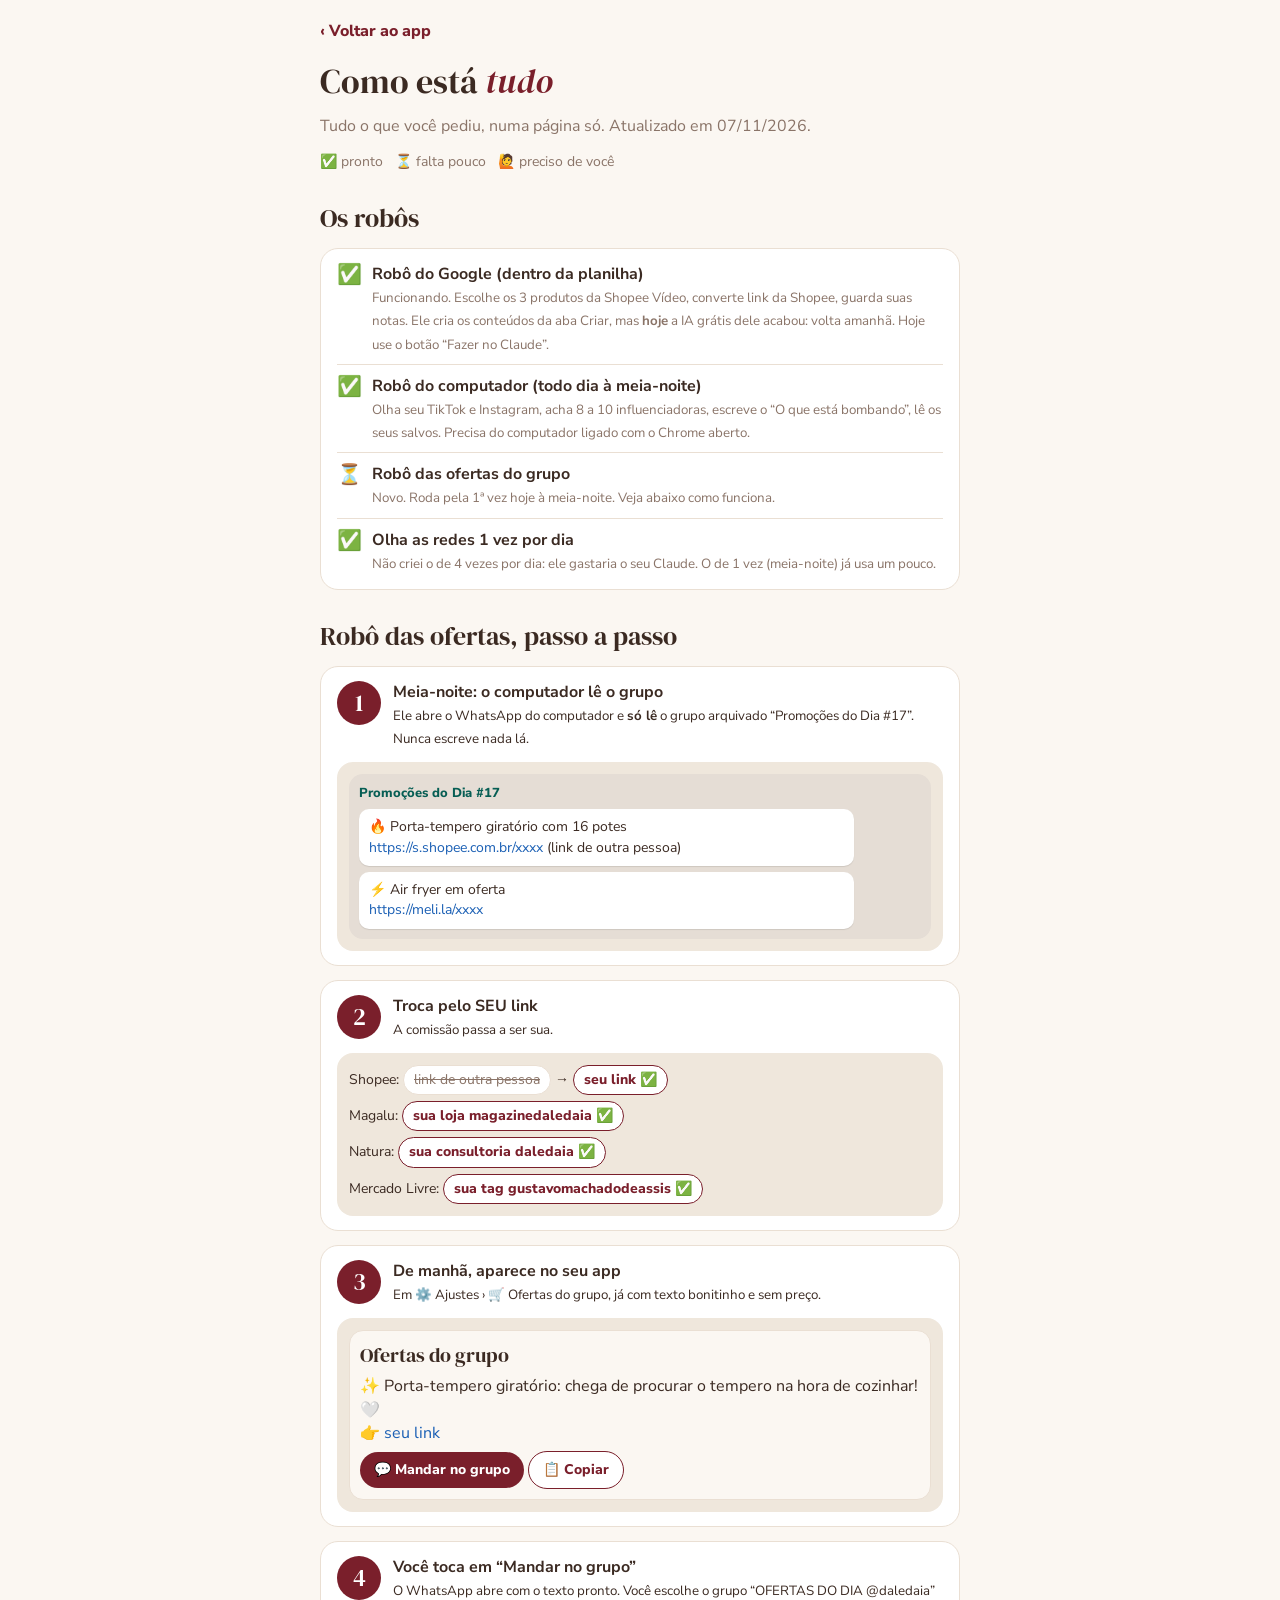
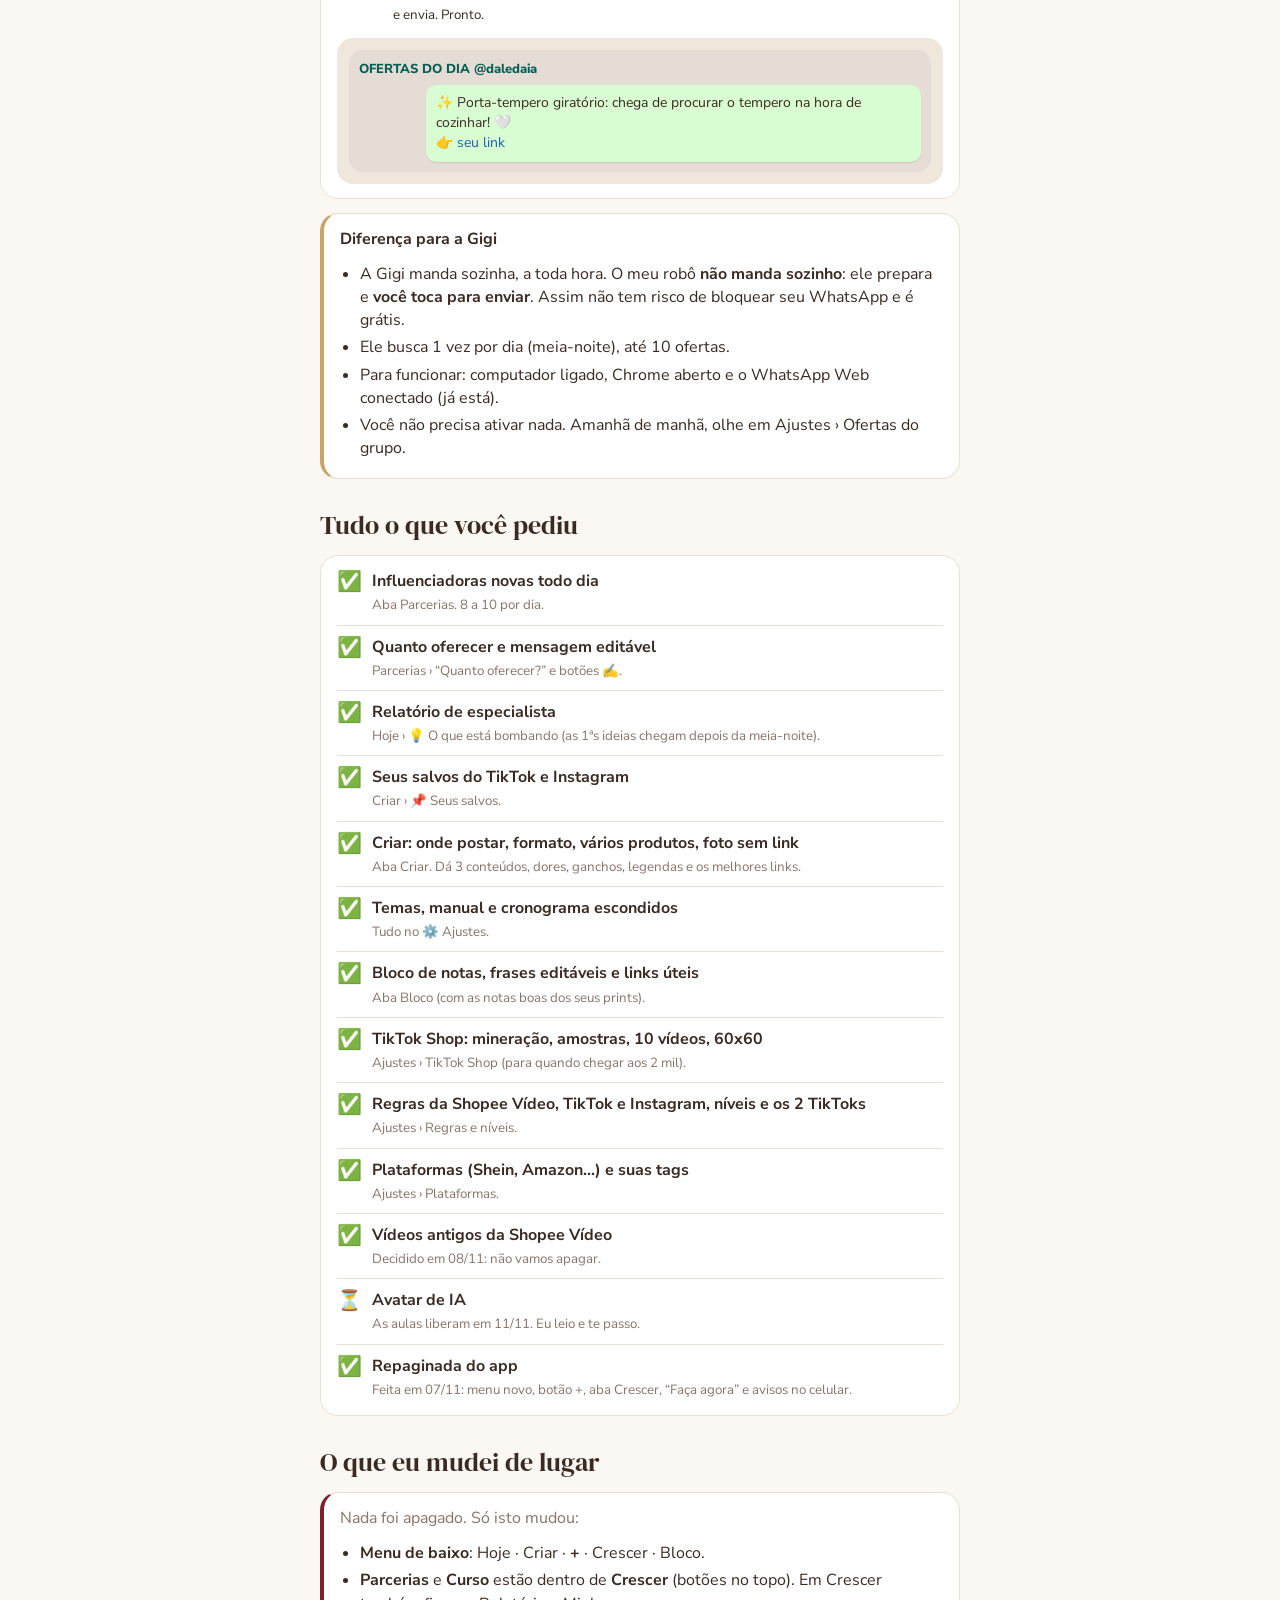
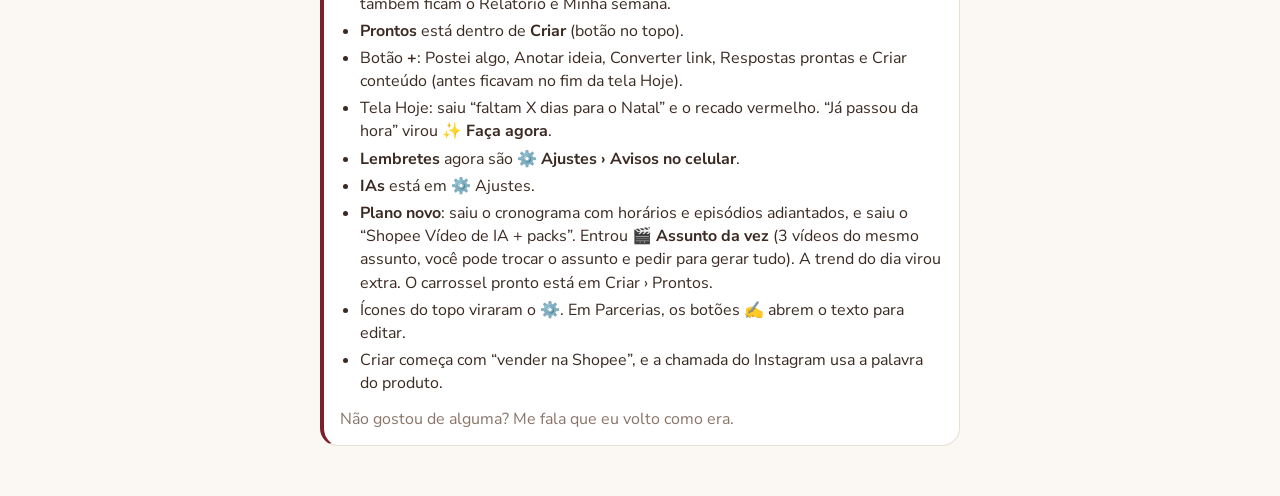
==== como-esta.html @ 9b059297 "App v31: Criar > Meu video (sugestoes) e nao apagar videos da SV" ====
<!doctype html>
<html lang="pt-BR">
<head>
<meta charset="utf-8">
<meta name="viewport" content="width=device-width,initial-scale=1,viewport-fit=cover">
<title>Como está tudo</title>
<link rel="stylesheet" href="https://fonts.googleapis.com/css2?family=DM+Serif+Display:ital@0;1&family=Nunito+Sans:wght@400;700;800&display=swap">
<style>
:root{--bg:#FBF7F2;--card:#fff;--fg:#3B2A22;--muted:#8a7468;--wine:#7A1F2B;--gold:#C9A46A;--sand:#D9C4B0;--line:#eadfd3;--ok:#2f6b4f;--wait:#b07a12;--zap:#e7f6e9;--zapd:#d9fdd3}
*{box-sizing:border-box}
body{margin:0;background:var(--bg);color:var(--fg);font:16px/1.45 "Nunito Sans",sans-serif;padding:20px max(16px,env(safe-area-inset-right,0px)) 50px max(16px,env(safe-area-inset-left,0px))}
.w{max-width:640px;margin:0 auto;display:grid;gap:14px}
a.voltar{color:var(--wine);font-weight:800;text-decoration:none}
h1{font:400 34px/1.1 "DM Serif Display",serif;margin:6px 0 0}h1 em{color:var(--wine)}
h2{font:400 26px/1.15 "DM Serif Display",serif;margin:18px 0 0}
.sub{color:var(--muted);margin:0}
.card{background:var(--card);border:1px solid var(--line);border-radius:18px;padding:14px 16px;display:grid;gap:8px}
.st{display:flex;gap:10px;align-items:flex-start;border-top:1px solid var(--line);padding-top:10px}.st:first-of-type{border:0;padding:0}
.st i{font-style:normal;font-size:20px;line-height:1.2}
.st>div>b{display:block}.st small{color:var(--muted)}
.leg{display:flex;gap:12px;flex-wrap:wrap;font-size:14px;color:var(--muted)}
.passo{display:grid;grid-template-columns:44px 1fr;gap:12px;align-items:start}
.num{width:44px;height:44px;border-radius:50%;background:var(--wine);color:#fff;font:400 24px/44px "DM Serif Display",serif;text-align:center}
.cena{grid-column:1/-1;background:#efe7dc;border-radius:16px;padding:12px;display:grid;gap:8px}
.zap{background:#e5ddd5;border-radius:14px;padding:10px;display:grid;gap:6px}
.zap .topo{font-weight:800;font-size:13px;color:#075e54}
.bolha{background:#fff;border-radius:10px;padding:8px 10px;font-size:14px;max-width:88%;box-shadow:0 1px 1px rgba(0,0,0,.1);overflow-wrap:anywhere}
.bolha.eu{background:var(--zapd);justify-self:end}
.lk{color:#1a5fb4}
.troca{display:grid;gap:6px;font-size:14px}
.chip{display:inline-block;padding:4px 10px;border-radius:99px;background:#fff;border:1px solid var(--line);overflow-wrap:anywhere}
.chip.velho{text-decoration:line-through;color:var(--muted)}
.chip.novo{border-color:var(--wine);color:var(--wine);font-weight:800}
.app{background:var(--bg);border:1px solid var(--line);border-radius:14px;padding:10px;display:grid;gap:6px}
.app .t{font:400 20px "DM Serif Display",serif}
.bt{display:inline-block;background:var(--wine);color:#fff;border-radius:99px;padding:8px 14px;font-weight:800;font-size:14px}
.bt.b{background:#fff;color:var(--wine);border:1px solid var(--wine)}
.pc{font-size:40px;text-align:center}
.aviso{border-left:4px solid var(--gold)}
.mud{border-left:4px solid var(--wine)}
ul{margin:0;padding-left:20px}li{margin:4px 0}
</style>
</head>
<body>
<div class="w">
  <a class="voltar" href="./">‹ Voltar ao app</a>
  <h1>Como está <em>tudo</em></h1>
  <p class="sub">Tudo o que você pediu, numa página só. Atualizado em 07/11/2026.</p>
  <div class="leg"><span>✅ pronto</span><span>⏳ falta pouco</span><span>🙋 preciso de você</span></div>

  <h2>Os robôs</h2>
  <div class="card">
    <div class="st"><i>✅</i><div><b>Robô do Google (dentro da planilha)</b><small>Funcionando. Escolhe os 3 produtos da Shopee Vídeo, converte link da Shopee, guarda suas notas. Ele cria os conteúdos da aba Criar, mas <b>hoje</b> a IA grátis dele acabou: volta amanhã. Hoje use o botão “Fazer no Claude”.</small></div></div>
    <div class="st"><i>✅</i><div><b>Robô do computador (todo dia à meia-noite)</b><small>Olha seu TikTok e Instagram, acha 8 a 10 influenciadoras, escreve o “O que está bombando”, lê os seus salvos. Precisa do computador ligado com o Chrome aberto.</small></div></div>
    <div class="st"><i>⏳</i><div><b>Robô das ofertas do grupo</b><small>Novo. Roda pela 1ª vez hoje à meia-noite. Veja abaixo como funciona.</small></div></div>
    <div class="st"><i>✅</i><div><b>Olha as redes 1 vez por dia</b><small>Não criei o de 4 vezes por dia: ele gastaria o seu Claude. O de 1 vez (meia-noite) já usa um pouco.</small></div></div>
  </div>

  <h2>Robô das ofertas, passo a passo</h2>
  <div class="card">
    <div class="passo"><div class="num">1</div><div><b>Meia-noite: o computador lê o grupo</b><br><small>Ele abre o WhatsApp do computador e <b>só lê</b> o grupo arquivado “Promoções do Dia #17”. Nunca escreve nada lá.</small></div>
      <div class="cena"><div class="zap"><div class="topo">Promoções do Dia #17</div><div class="bolha">🔥 Porta-tempero giratório com 16 potes<br><span class="lk">https://s.shopee.com.br/xxxx</span> (link de outra pessoa)</div><div class="bolha">⚡ Air fryer em oferta<br><span class="lk">https://meli.la/xxxx</span></div></div></div></div>
  </div>
  <div class="card">
    <div class="passo"><div class="num">2</div><div><b>Troca pelo SEU link</b><br><small>A comissão passa a ser sua.</small></div>
      <div class="cena troca"><div>Shopee: <span class="chip velho">link de outra pessoa</span> → <span class="chip novo">seu link ✅</span></div><div>Magalu: <span class="chip novo">sua loja magazinedaledaia ✅</span></div><div>Natura: <span class="chip novo">sua consultoria daledaia ✅</span></div><div>Mercado Livre: <span class="chip novo">sua tag gustavomachadodeassis ✅</span></div></div></div>
  </div>
  <div class="card">
    <div class="passo"><div class="num">3</div><div><b>De manhã, aparece no seu app</b><br><small>Em ⚙️ Ajustes › 🛒 Ofertas do grupo, já com texto bonitinho e sem preço.</small></div>
      <div class="cena"><div class="app"><div class="t">Ofertas do grupo</div><div>✨ Porta-tempero giratório: chega de procurar o tempero na hora de cozinhar! 🤍<br>👉 <span class="lk">seu link</span></div><div><span class="bt">💬 Mandar no grupo</span> <span class="bt b">📋 Copiar</span></div></div></div></div>
  </div>
  <div class="card">
    <div class="passo"><div class="num">4</div><div><b>Você toca em “Mandar no grupo”</b><br><small>O WhatsApp abre com o texto pronto. Você escolhe o grupo “OFERTAS DO DIA @daledaia” e envia. Pronto.</small></div>
      <div class="cena"><div class="zap"><div class="topo">OFERTAS DO DIA @daledaia</div><div class="bolha eu">✨ Porta-tempero giratório: chega de procurar o tempero na hora de cozinhar! 🤍<br>👉 <span class="lk">seu link</span></div></div></div></div>
  </div>
  <div class="card aviso">
    <b>Diferença para a Gigi</b>
    <ul><li>A Gigi manda sozinha, a toda hora. O meu robô <b>não manda sozinho</b>: ele prepara e <b>você toca para enviar</b>. Assim não tem risco de bloquear seu WhatsApp e é grátis.</li><li>Ele busca 1 vez por dia (meia-noite), até 10 ofertas.</li><li>Para funcionar: computador ligado, Chrome aberto e o WhatsApp Web conectado (já está).</li><li>Você não precisa ativar nada. Amanhã de manhã, olhe em Ajustes › Ofertas do grupo.</li></ul>
  </div>

  <h2>Tudo o que você pediu</h2>
  <div class="card">
    <div class="st"><i>✅</i><div><b>Influenciadoras novas todo dia</b><small>Aba Parcerias. 8 a 10 por dia.</small></div></div>
    <div class="st"><i>✅</i><div><b>Quanto oferecer e mensagem editável</b><small>Parcerias › “Quanto oferecer?” e botões ✍️.</small></div></div>
    <div class="st"><i>✅</i><div><b>Relatório de especialista</b><small>Hoje › 💡 O que está bombando (as 1ªs ideias chegam depois da meia-noite).</small></div></div>
    <div class="st"><i>✅</i><div><b>Seus salvos do TikTok e Instagram</b><small>Criar › 📌 Seus salvos.</small></div></div>
    <div class="st"><i>✅</i><div><b>Criar: onde postar, formato, vários produtos, foto sem link</b><small>Aba Criar. Dá 3 conteúdos, dores, ganchos, legendas e os melhores links.</small></div></div>
    <div class="st"><i>✅</i><div><b>Temas, manual e cronograma escondidos</b><small>Tudo no ⚙️ Ajustes.</small></div></div>
    <div class="st"><i>✅</i><div><b>Bloco de notas, frases editáveis e links úteis</b><small>Aba Bloco (com as notas boas dos seus prints).</small></div></div>
    <div class="st"><i>✅</i><div><b>TikTok Shop: mineração, amostras, 10 vídeos, 60x60</b><small>Ajustes › TikTok Shop (para quando chegar aos 2 mil).</small></div></div>
    <div class="st"><i>✅</i><div><b>Regras da Shopee Vídeo, TikTok e Instagram, níveis e os 2 TikToks</b><small>Ajustes › Regras e níveis.</small></div></div>
    <div class="st"><i>✅</i><div><b>Plataformas (Shein, Amazon…) e suas tags</b><small>Ajustes › Plataformas.</small></div></div>
    <div class="st"><i>✅</i><div><b>Vídeos antigos da Shopee Vídeo</b><small>Decidido em 08/11: não vamos apagar.</small></div></div>
    <div class="st"><i>⏳</i><div><b>Avatar de IA</b><small>As aulas liberam em 11/11. Eu leio e te passo.</small></div></div>
    <div class="st"><i>✅</i><div><b>Repaginada do app</b><small>Feita em 07/11: menu novo, botão +, aba Crescer, “Faça agora” e avisos no celular.</small></div></div>
  </div>

  <h2>O que eu mudei de lugar</h2>
  <div class="card mud">
    <p class="sub">Nada foi apagado. Só isto mudou:</p>
    <ul>
      <li><b>Menu de baixo</b>: Hoje · Criar · <b>+</b> · Crescer · Bloco.</li>
      <li><b>Parcerias</b> e <b>Curso</b> estão dentro de <b>Crescer</b> (botões no topo). Em Crescer também ficam o Relatório e Minha semana.</li>
      <li><b>Prontos</b> está dentro de <b>Criar</b> (botão no topo).</li>
      <li>Botão <b>+</b>: Postei algo, Anotar ideia, Converter link, Respostas prontas e Criar conteúdo (antes ficavam no fim da tela Hoje).</li>
      <li>Tela Hoje: saiu “faltam X dias para o Natal” e o recado vermelho. “Já passou da hora” virou <b>✨ Faça agora</b>.</li>
      <li><b>Lembretes</b> agora são <b>⚙️ Ajustes › Avisos no celular</b>.</li>
      <li><b>IAs</b> está em ⚙️ Ajustes.</li>
      <li><b>Plano novo</b>: saiu o cronograma com horários e episódios adiantados, e saiu o “Shopee Vídeo de IA + packs”. Entrou <b>🎬 Assunto da vez</b> (3 vídeos do mesmo assunto, você pode trocar o assunto e pedir para gerar tudo). A trend do dia virou extra. O carrossel pronto está em Criar › Prontos.</li>
      <li>Ícones do topo viraram o ⚙️. Em Parcerias, os botões ✍️ abrem o texto para editar.</li>
      <li>Criar começa com “vender na Shopee”, e a chamada do Instagram usa a palavra do produto.</li>
    </ul>
    <p class="sub">Não gostou de alguma? Me fala que eu volto como era.</p>
  </div>
</div>
</body>
</html>
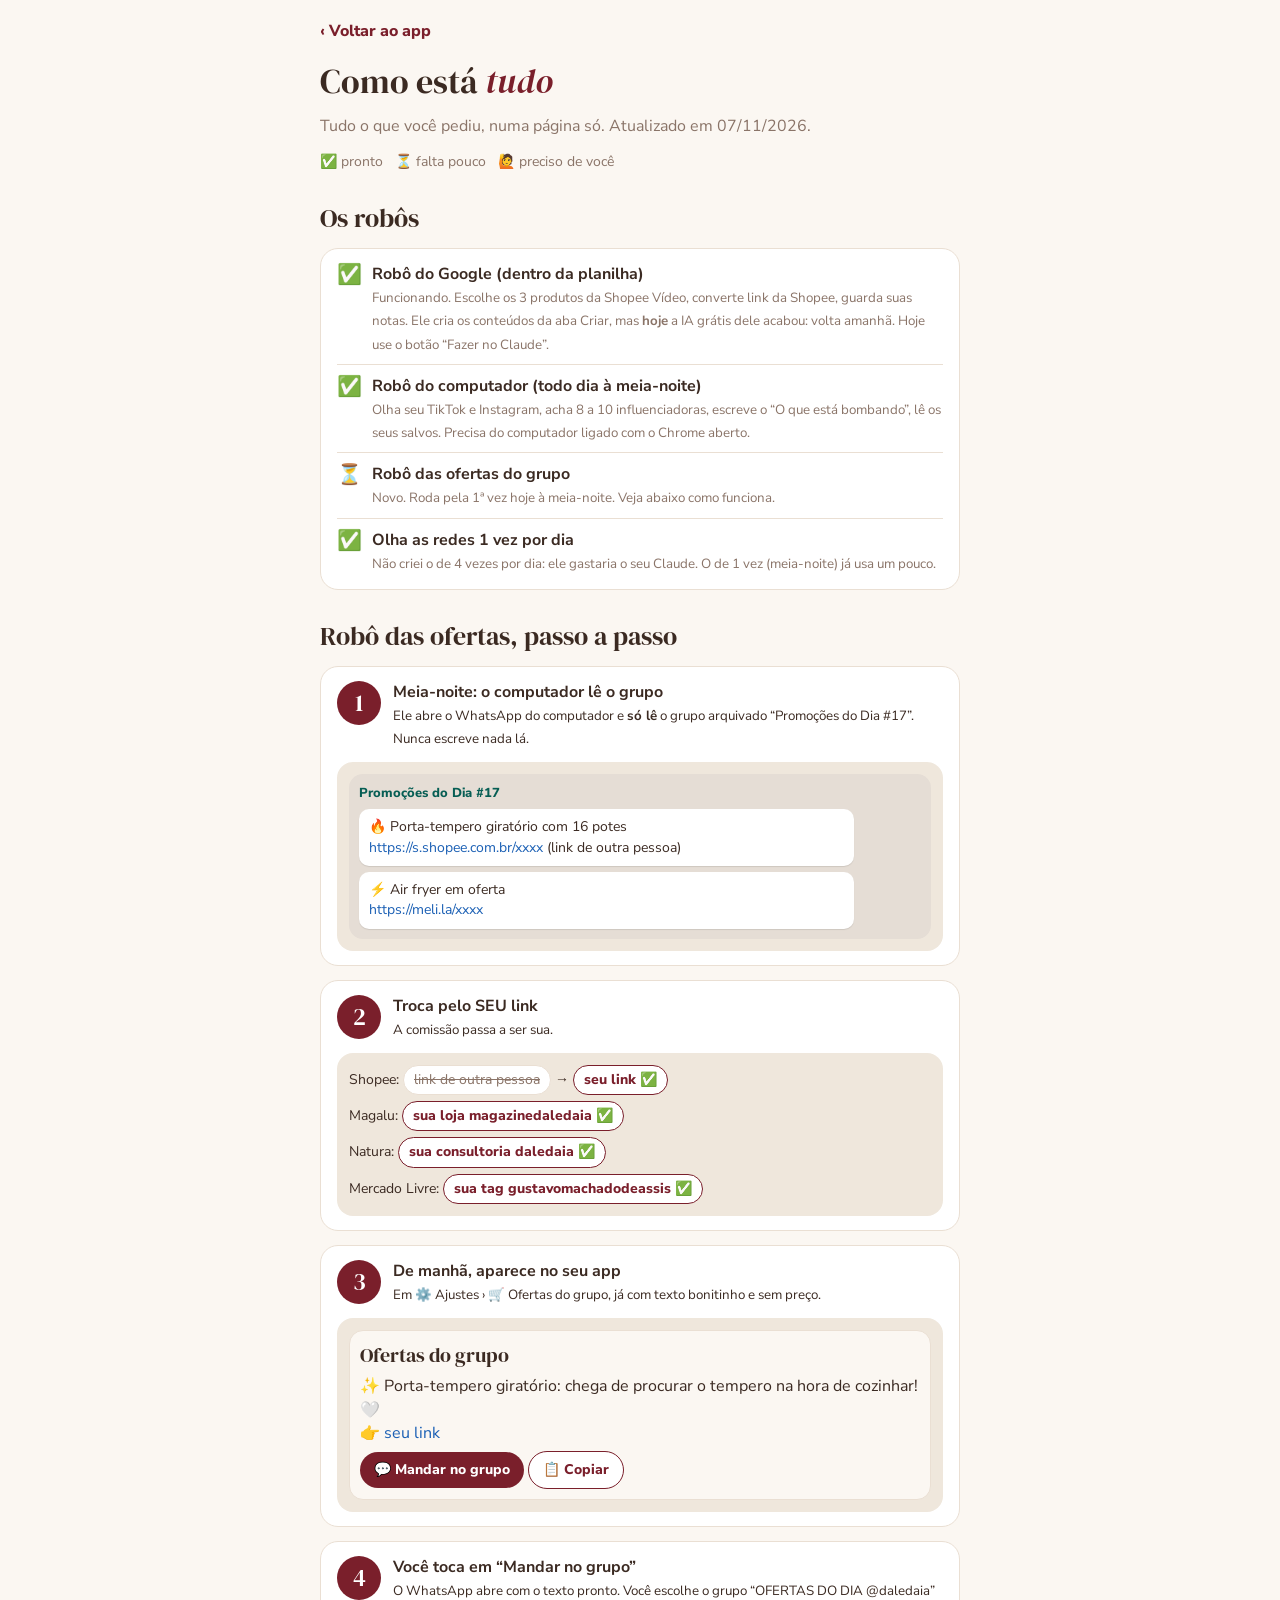
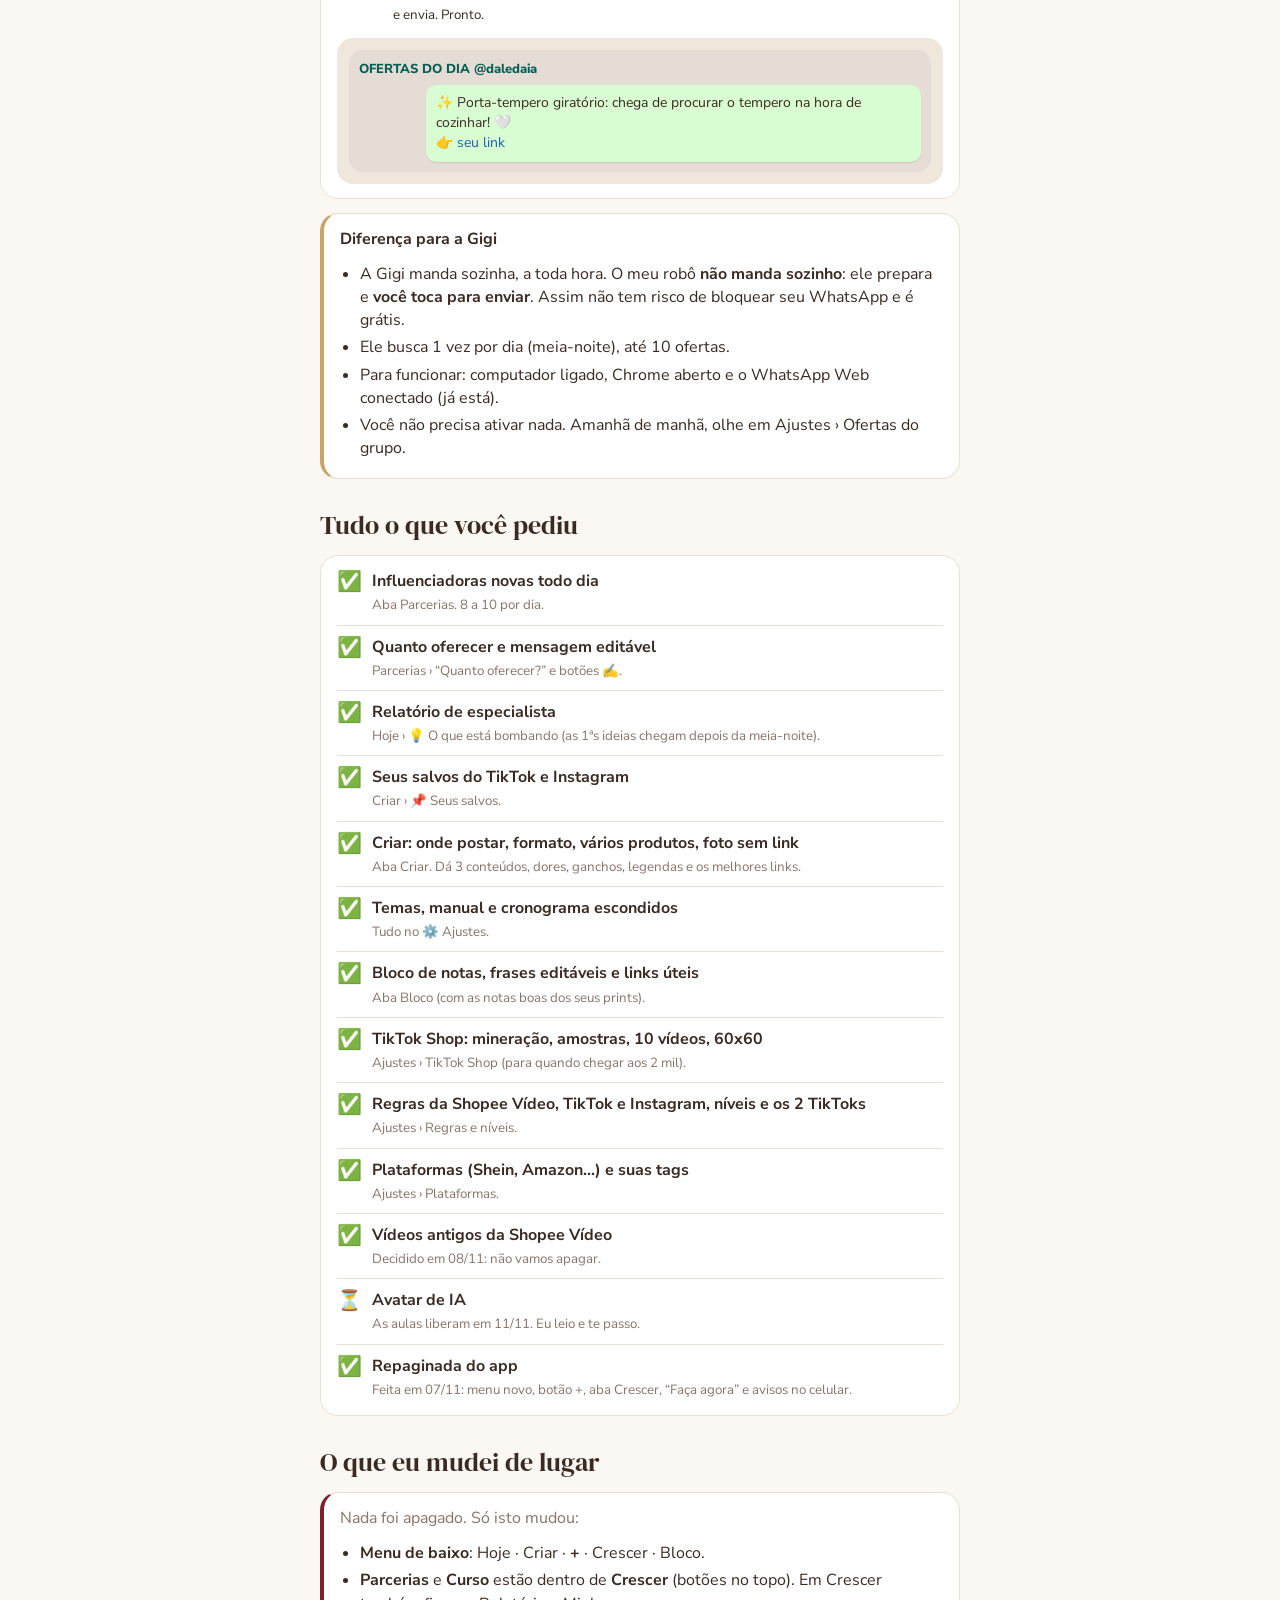
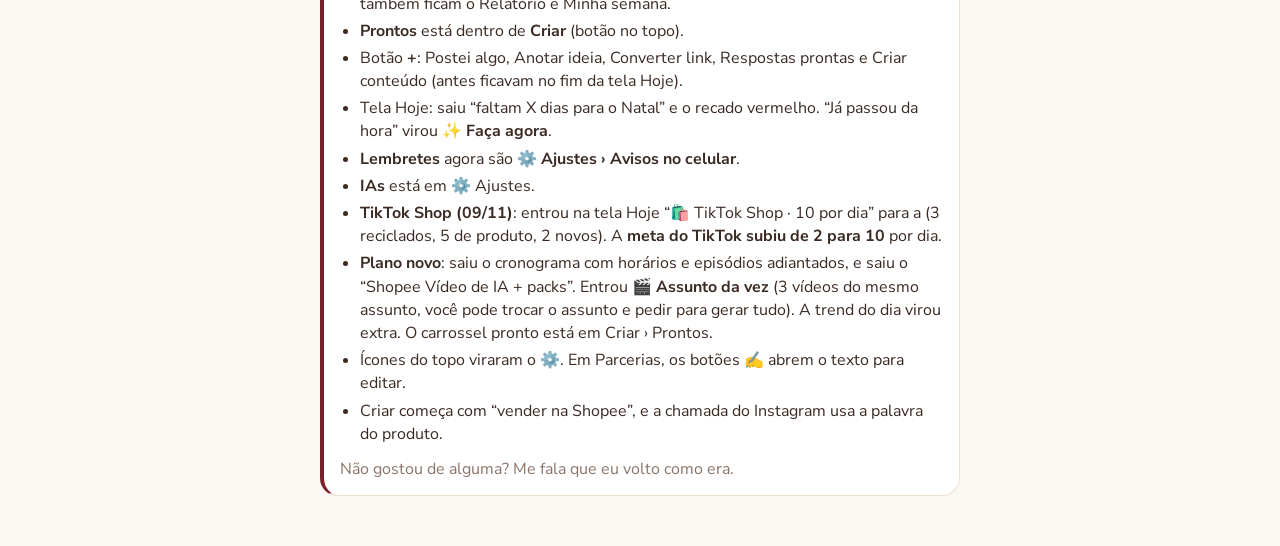
==== commit fce1f8ef: "App v36: TikTok Shop 10 por dia (@daledaia 1000 seguidores)" ====
--- a/como-esta.html
+++ b/como-esta.html
@@ -106,6 +106,7 @@
       <li>Tela Hoje: saiu “faltam X dias para o Natal” e o recado vermelho. “Já passou da hora” virou <b>✨ Faça agora</b>.</li>
       <li><b>Lembretes</b> agora são <b>⚙️ Ajustes › Avisos no celular</b>.</li>
       <li><b>IAs</b> está em ⚙️ Ajustes.</li>
+      <li><b>TikTok Shop (09/11)</b>: entrou na tela Hoje “🛍️ TikTok Shop · 10 por dia” para a  (3 reciclados, 5 de produto, 2 novos). A <b>meta do TikTok subiu de 2 para 10</b> por dia.</li>
       <li><b>Plano novo</b>: saiu o cronograma com horários e episódios adiantados, e saiu o “Shopee Vídeo de IA + packs”. Entrou <b>🎬 Assunto da vez</b> (3 vídeos do mesmo assunto, você pode trocar o assunto e pedir para gerar tudo). A trend do dia virou extra. O carrossel pronto está em Criar › Prontos.</li>
       <li>Ícones do topo viraram o ⚙️. Em Parcerias, os botões ✍️ abrem o texto para editar.</li>
       <li>Criar começa com “vender na Shopee”, e a chamada do Instagram usa a palavra do produto.</li>
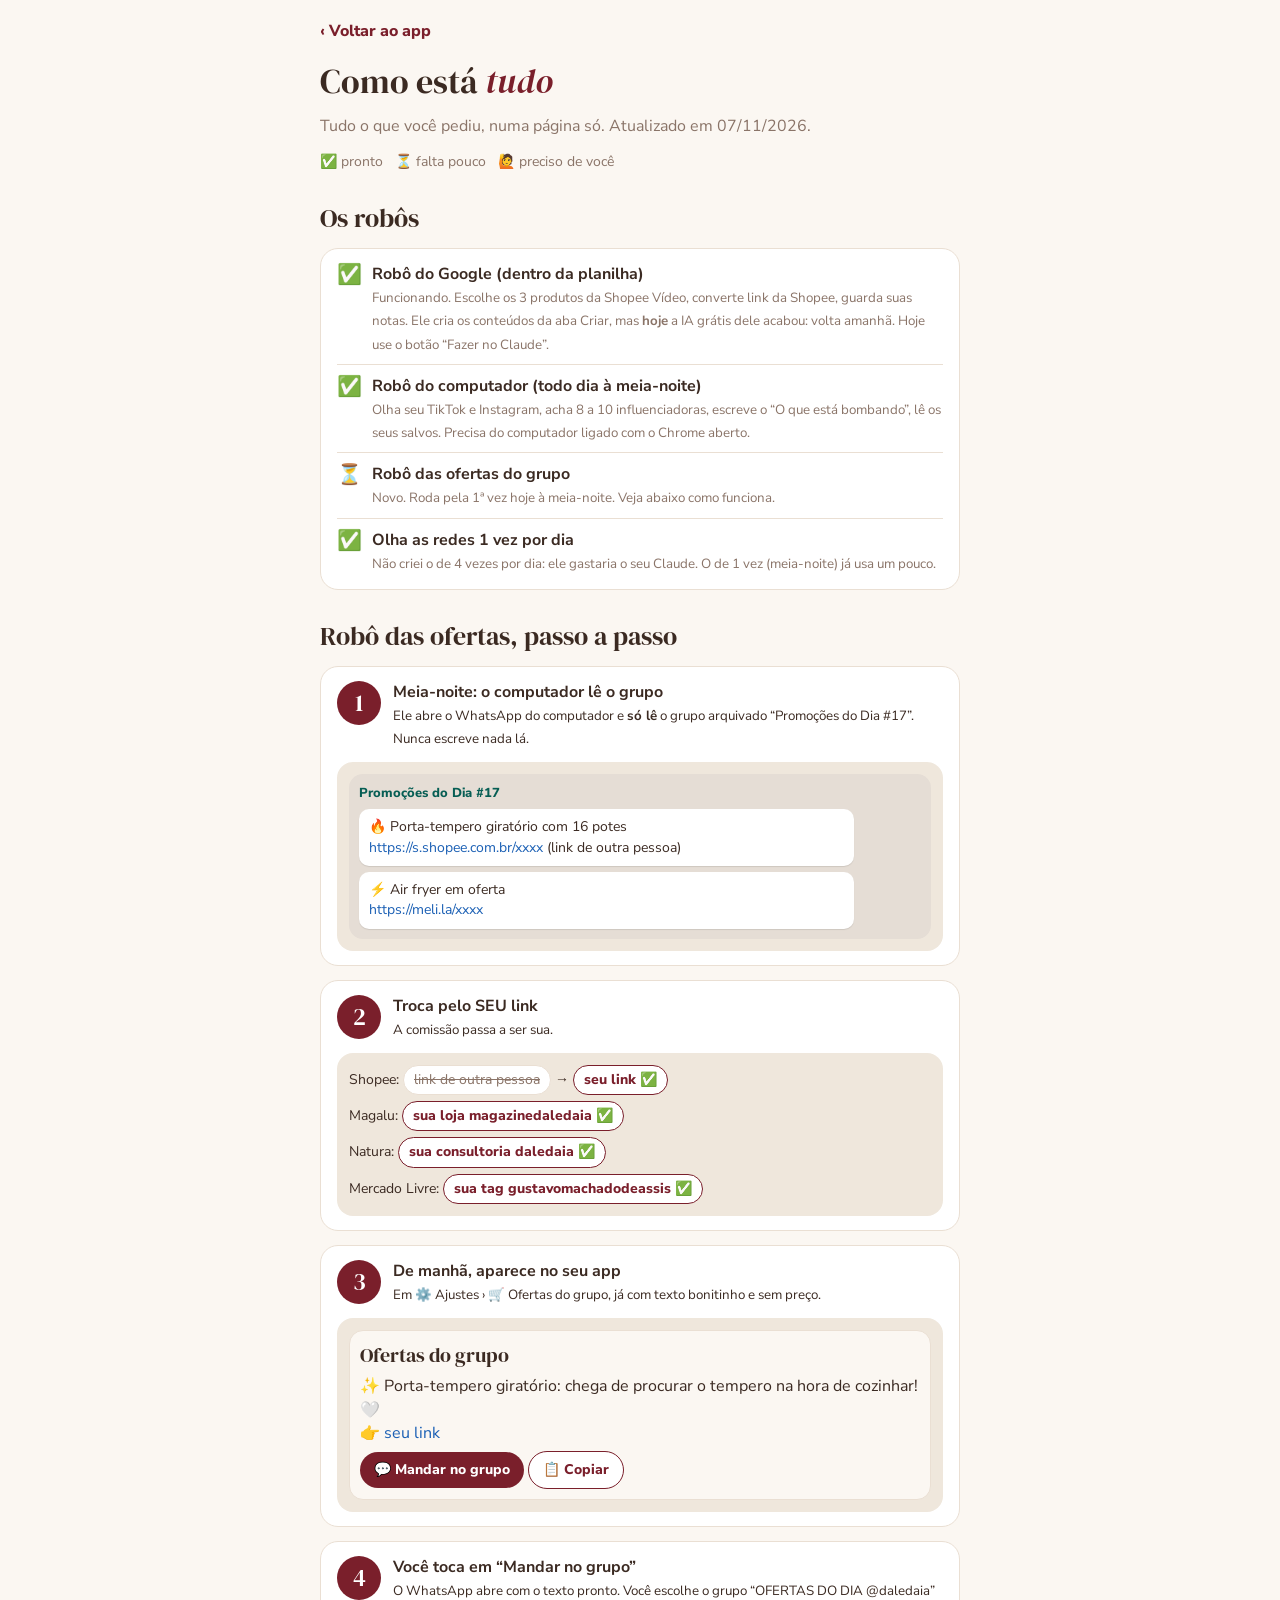
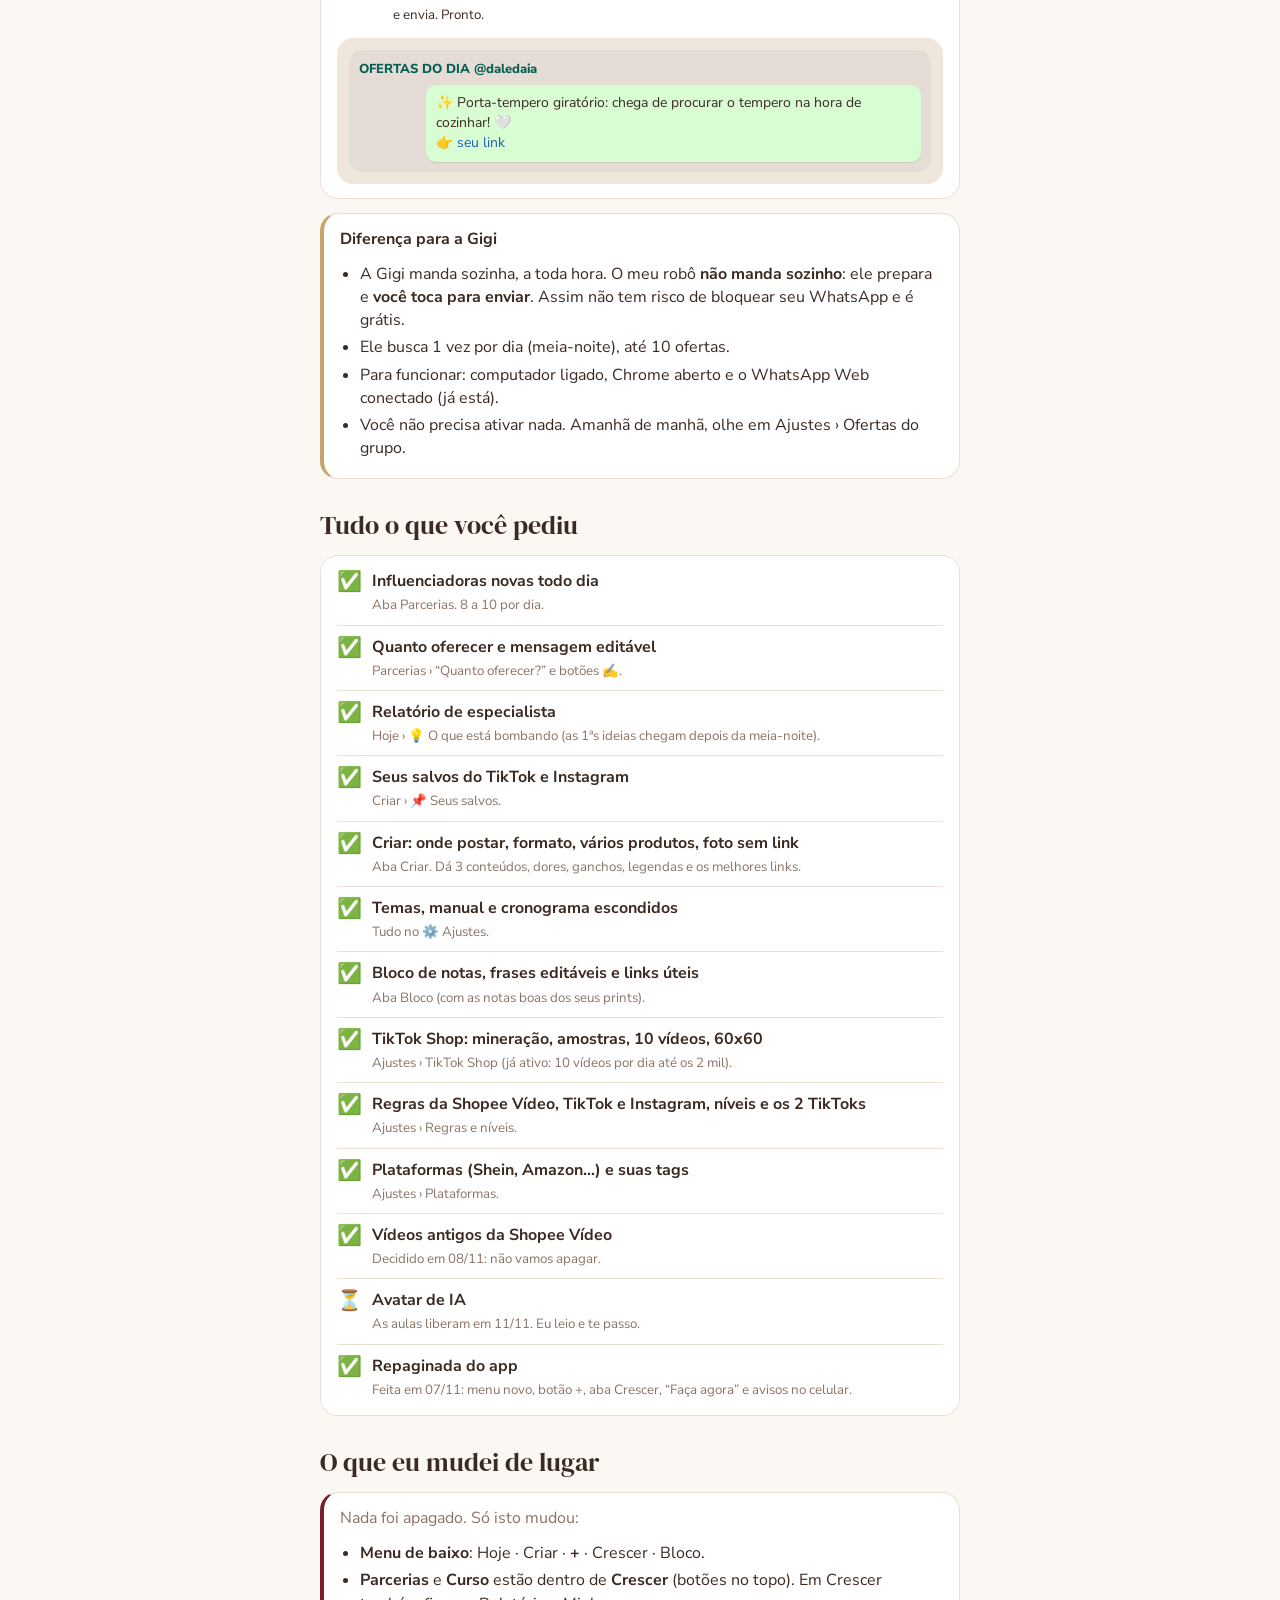
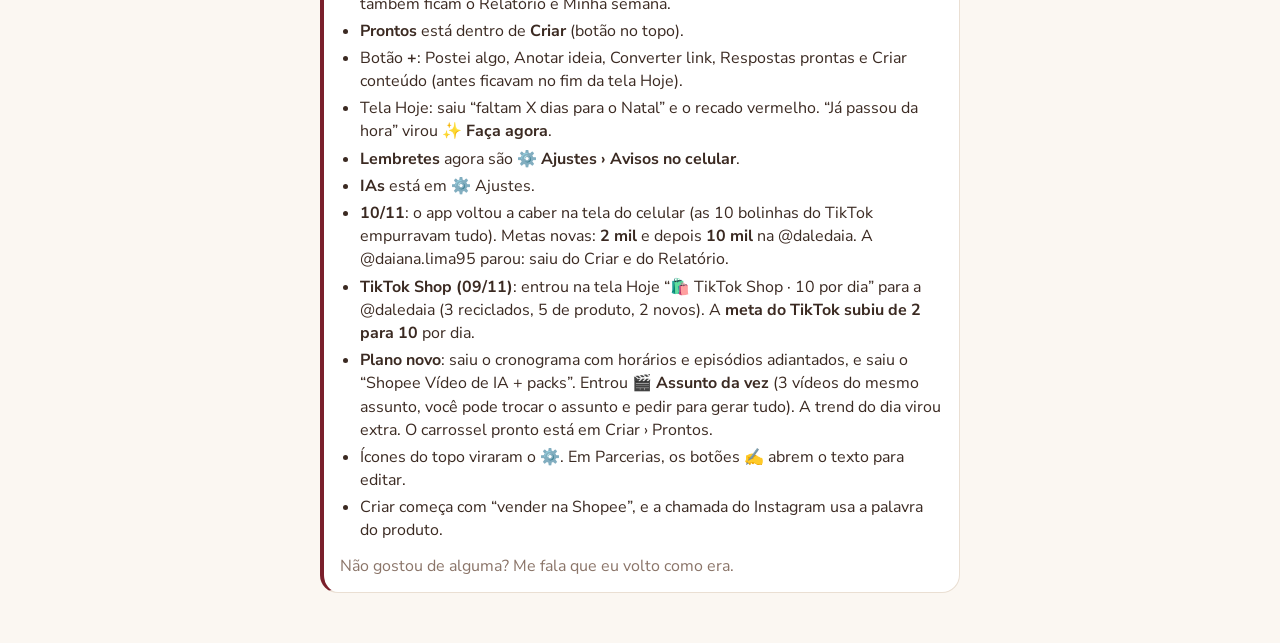
==== commit bc1c5c4b: "App v37: app volta a caber no celular e metas 2 mil / 10 mil na @daledaia - As 10 bolinhas do TikTok" ====
--- a/como-esta.html
+++ b/como-esta.html
@@ -87,7 +87,7 @@
     <div class="st"><i>✅</i><div><b>Criar: onde postar, formato, vários produtos, foto sem link</b><small>Aba Criar. Dá 3 conteúdos, dores, ganchos, legendas e os melhores links.</small></div></div>
     <div class="st"><i>✅</i><div><b>Temas, manual e cronograma escondidos</b><small>Tudo no ⚙️ Ajustes.</small></div></div>
     <div class="st"><i>✅</i><div><b>Bloco de notas, frases editáveis e links úteis</b><small>Aba Bloco (com as notas boas dos seus prints).</small></div></div>
-    <div class="st"><i>✅</i><div><b>TikTok Shop: mineração, amostras, 10 vídeos, 60x60</b><small>Ajustes › TikTok Shop (para quando chegar aos 2 mil).</small></div></div>
+    <div class="st"><i>✅</i><div><b>TikTok Shop: mineração, amostras, 10 vídeos, 60x60</b><small>Ajustes › TikTok Shop (já ativo: 10 vídeos por dia até os 2 mil).</small></div></div>
     <div class="st"><i>✅</i><div><b>Regras da Shopee Vídeo, TikTok e Instagram, níveis e os 2 TikToks</b><small>Ajustes › Regras e níveis.</small></div></div>
     <div class="st"><i>✅</i><div><b>Plataformas (Shein, Amazon…) e suas tags</b><small>Ajustes › Plataformas.</small></div></div>
     <div class="st"><i>✅</i><div><b>Vídeos antigos da Shopee Vídeo</b><small>Decidido em 08/11: não vamos apagar.</small></div></div>
@@ -106,7 +106,8 @@
       <li>Tela Hoje: saiu “faltam X dias para o Natal” e o recado vermelho. “Já passou da hora” virou <b>✨ Faça agora</b>.</li>
       <li><b>Lembretes</b> agora são <b>⚙️ Ajustes › Avisos no celular</b>.</li>
       <li><b>IAs</b> está em ⚙️ Ajustes.</li>
-      <li><b>TikTok Shop (09/11)</b>: entrou na tela Hoje “🛍️ TikTok Shop · 10 por dia” para a  (3 reciclados, 5 de produto, 2 novos). A <b>meta do TikTok subiu de 2 para 10</b> por dia.</li>
+      <li><b>10/11</b>: o app voltou a caber na tela do celular (as 10 bolinhas do TikTok empurravam tudo). Metas novas: <b>2 mil</b> e depois <b>10 mil</b> na @daledaia. A @daiana.lima95 parou: saiu do Criar e do Relatório.</li>
+      <li><b>TikTok Shop (09/11)</b>: entrou na tela Hoje “🛍️ TikTok Shop · 10 por dia” para a @daledaia (3 reciclados, 5 de produto, 2 novos). A <b>meta do TikTok subiu de 2 para 10</b> por dia.</li>
       <li><b>Plano novo</b>: saiu o cronograma com horários e episódios adiantados, e saiu o “Shopee Vídeo de IA + packs”. Entrou <b>🎬 Assunto da vez</b> (3 vídeos do mesmo assunto, você pode trocar o assunto e pedir para gerar tudo). A trend do dia virou extra. O carrossel pronto está em Criar › Prontos.</li>
       <li>Ícones do topo viraram o ⚙️. Em Parcerias, os botões ✍️ abrem o texto para editar.</li>
       <li>Criar começa com “vender na Shopee”, e a chamada do Instagram usa a palavra do produto.</li>
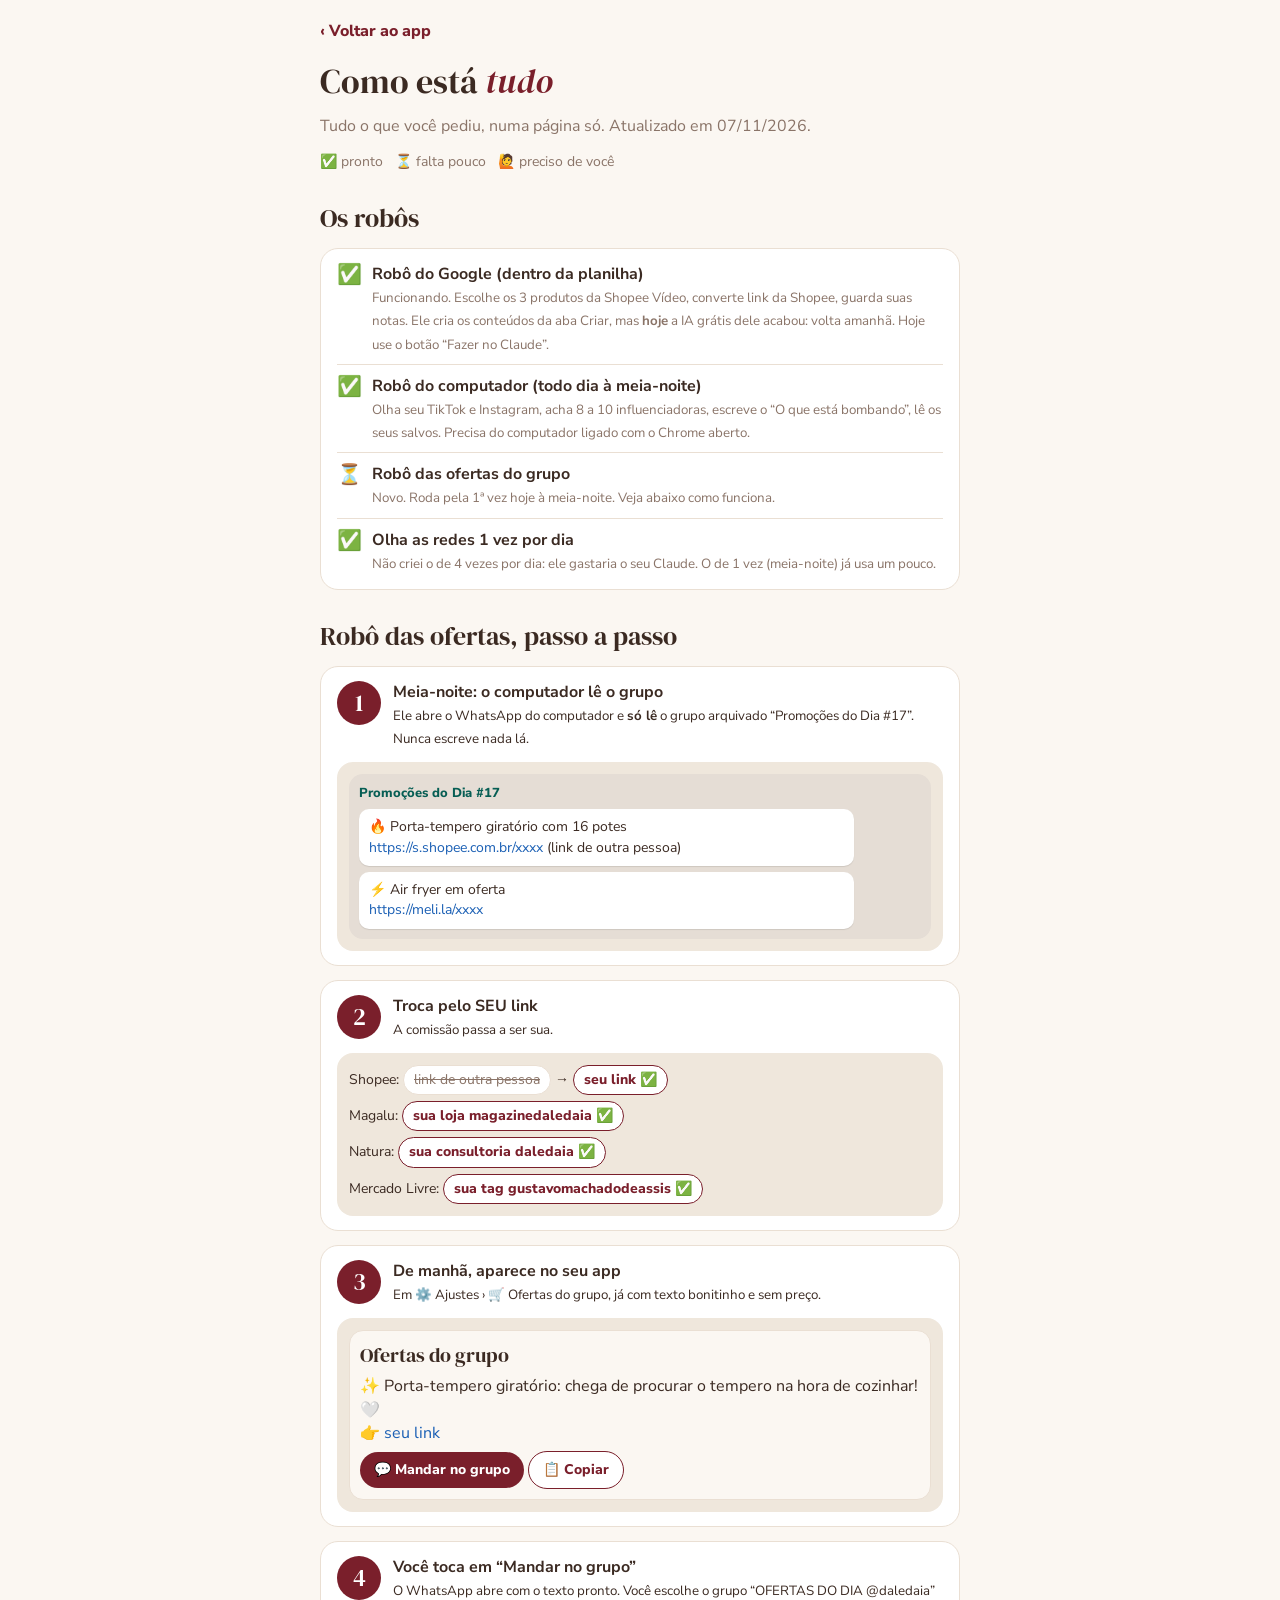
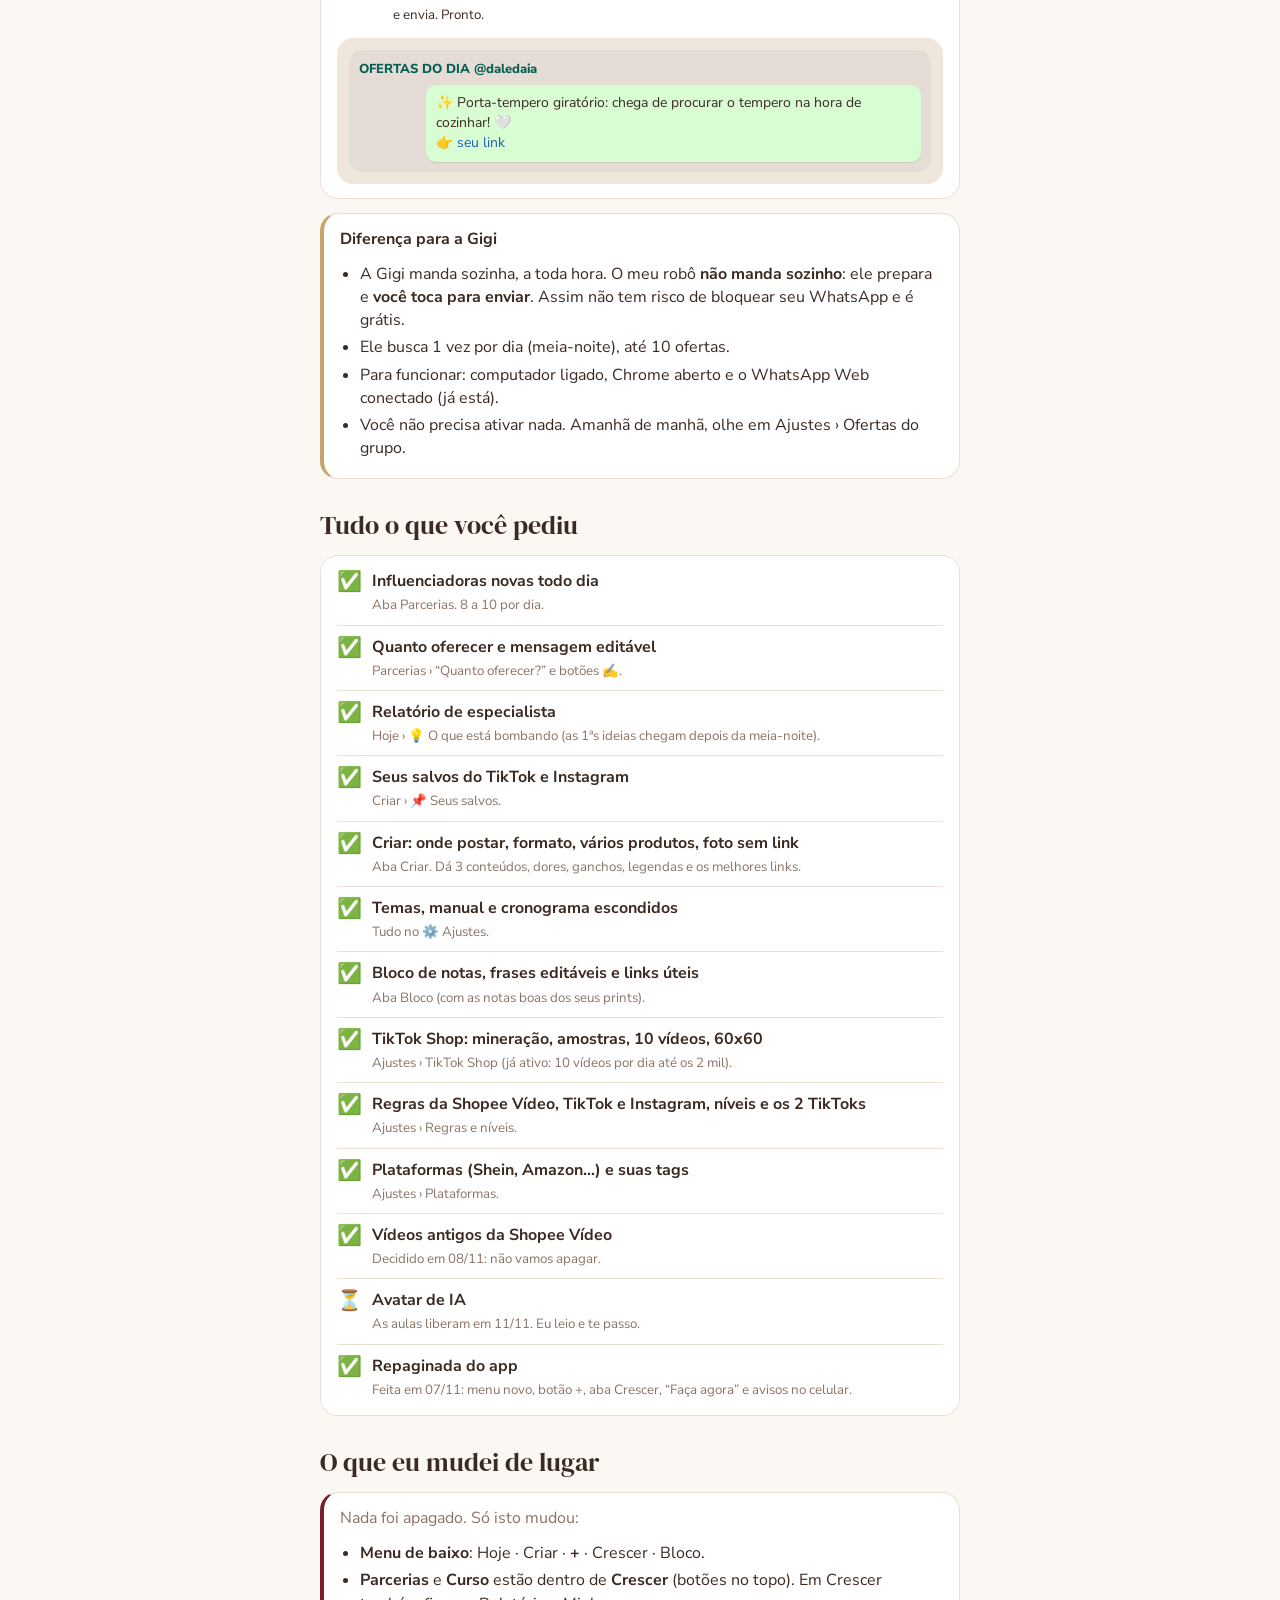
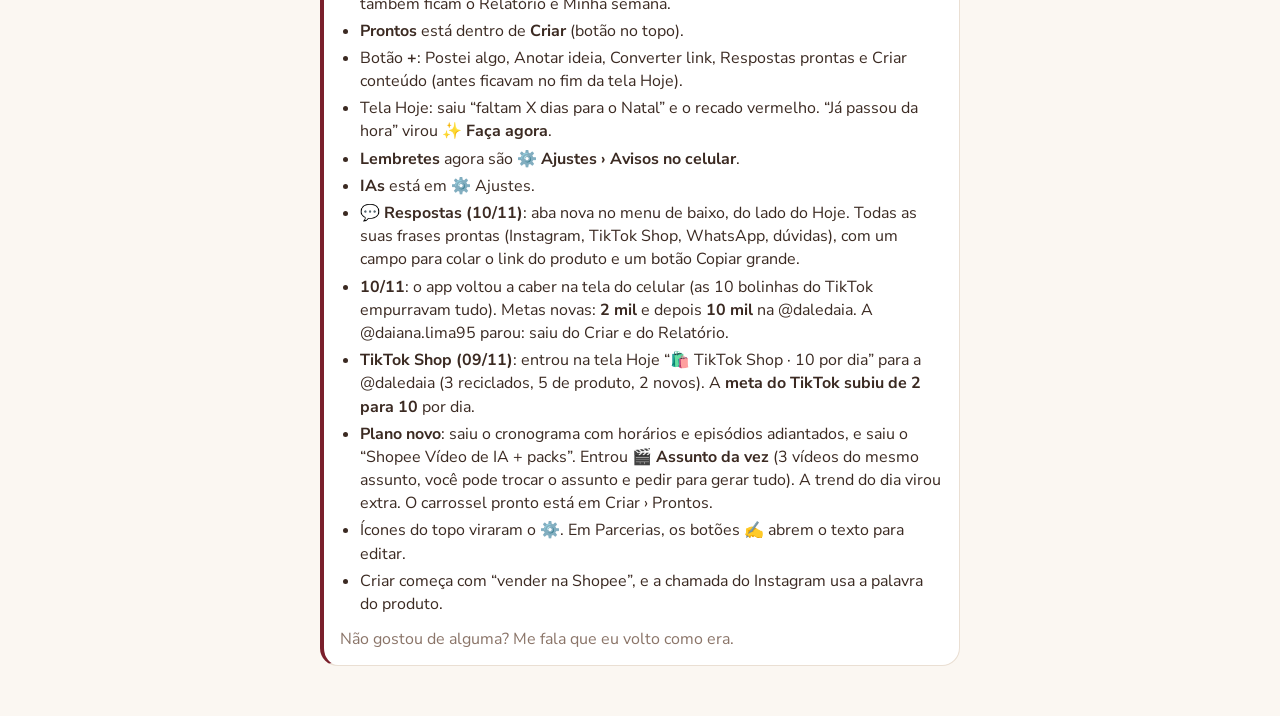
==== commit 5e238214: "App v38: aba Respostas no menu de baixo Frases prontas da Daia (Bloco > Frases prontas) separadas po" ====
--- a/como-esta.html
+++ b/como-esta.html
@@ -106,6 +106,7 @@
       <li>Tela Hoje: saiu “faltam X dias para o Natal” e o recado vermelho. “Já passou da hora” virou <b>✨ Faça agora</b>.</li>
       <li><b>Lembretes</b> agora são <b>⚙️ Ajustes › Avisos no celular</b>.</li>
       <li><b>IAs</b> está em ⚙️ Ajustes.</li>
+      <li><b>💬 Respostas (10/11)</b>: aba nova no menu de baixo, do lado do Hoje. Todas as suas frases prontas (Instagram, TikTok Shop, WhatsApp, dúvidas), com um campo para colar o link do produto e um botão Copiar grande.</li>
       <li><b>10/11</b>: o app voltou a caber na tela do celular (as 10 bolinhas do TikTok empurravam tudo). Metas novas: <b>2 mil</b> e depois <b>10 mil</b> na @daledaia. A @daiana.lima95 parou: saiu do Criar e do Relatório.</li>
       <li><b>TikTok Shop (09/11)</b>: entrou na tela Hoje “🛍️ TikTok Shop · 10 por dia” para a @daledaia (3 reciclados, 5 de produto, 2 novos). A <b>meta do TikTok subiu de 2 para 10</b> por dia.</li>
       <li><b>Plano novo</b>: saiu o cronograma com horários e episódios adiantados, e saiu o “Shopee Vídeo de IA + packs”. Entrou <b>🎬 Assunto da vez</b> (3 vídeos do mesmo assunto, você pode trocar o assunto e pedir para gerar tudo). A trend do dia virou extra. O carrossel pronto está em Criar › Prontos.</li>
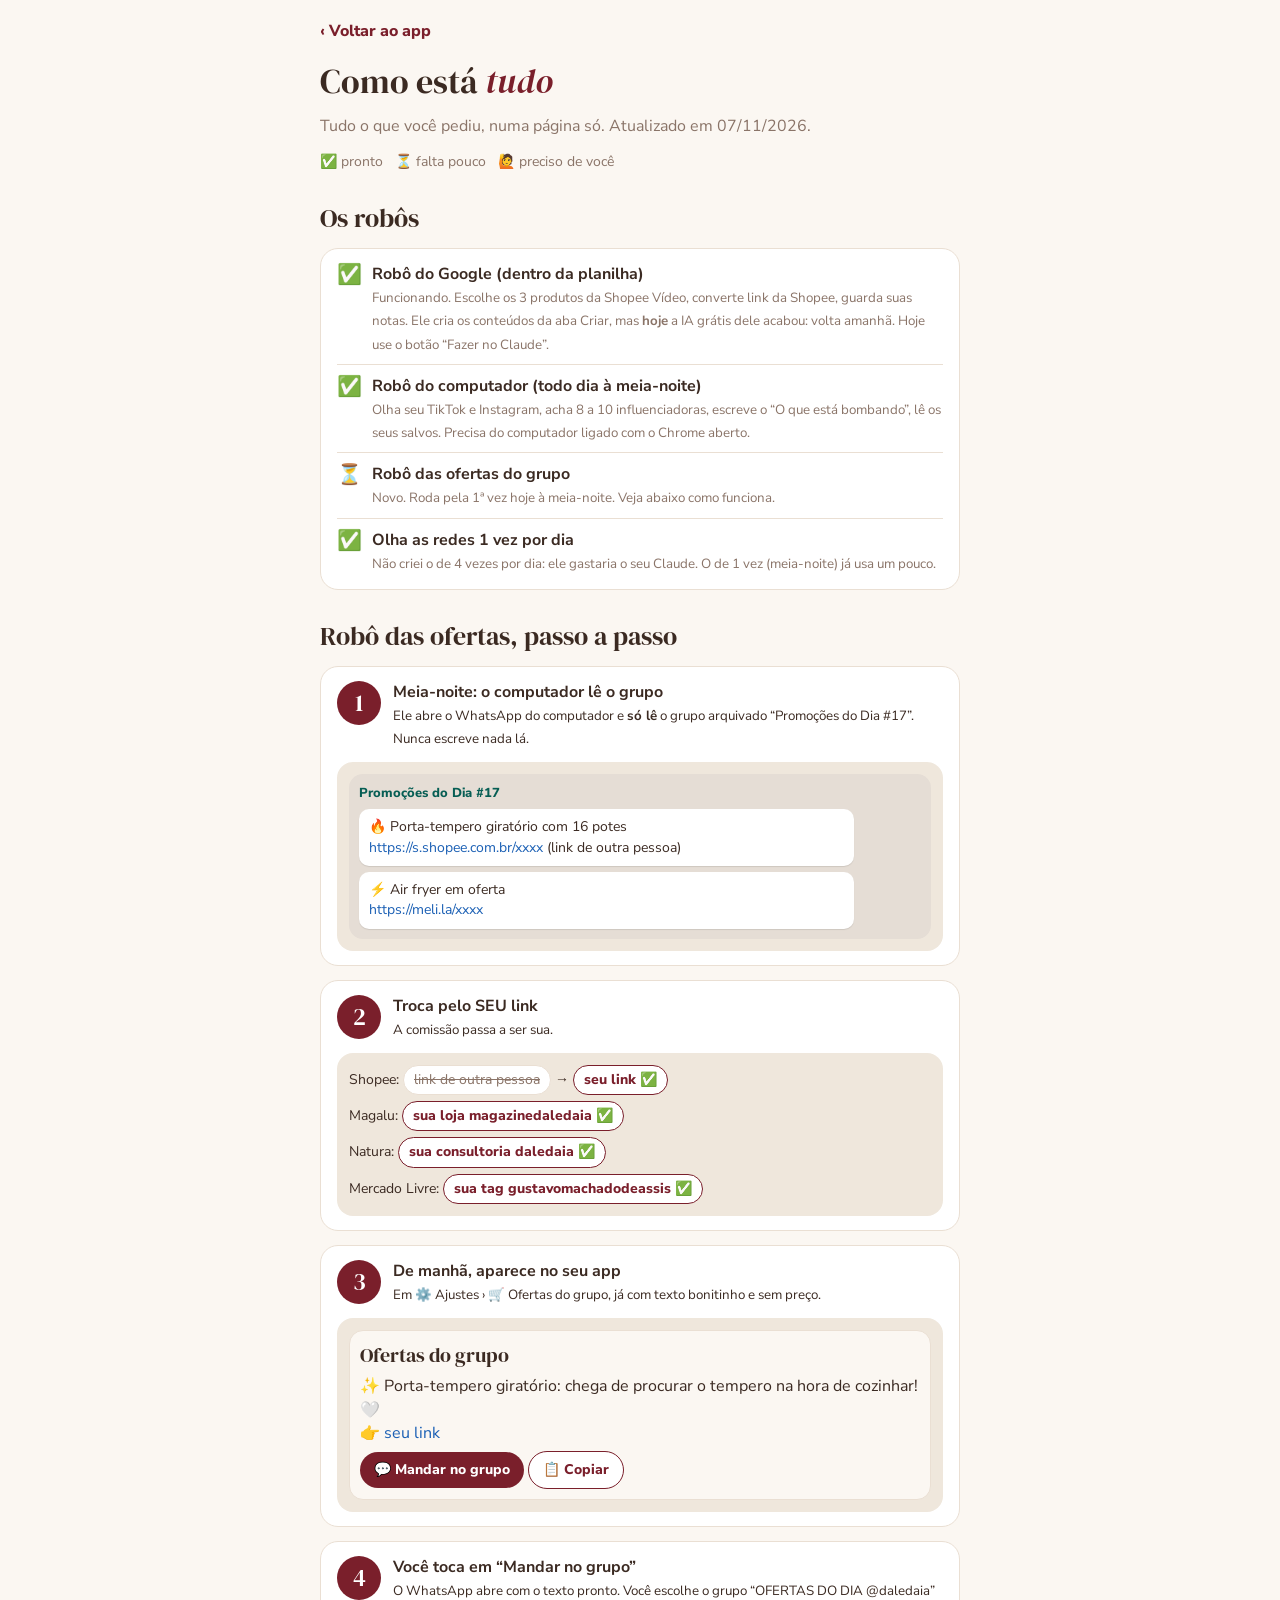
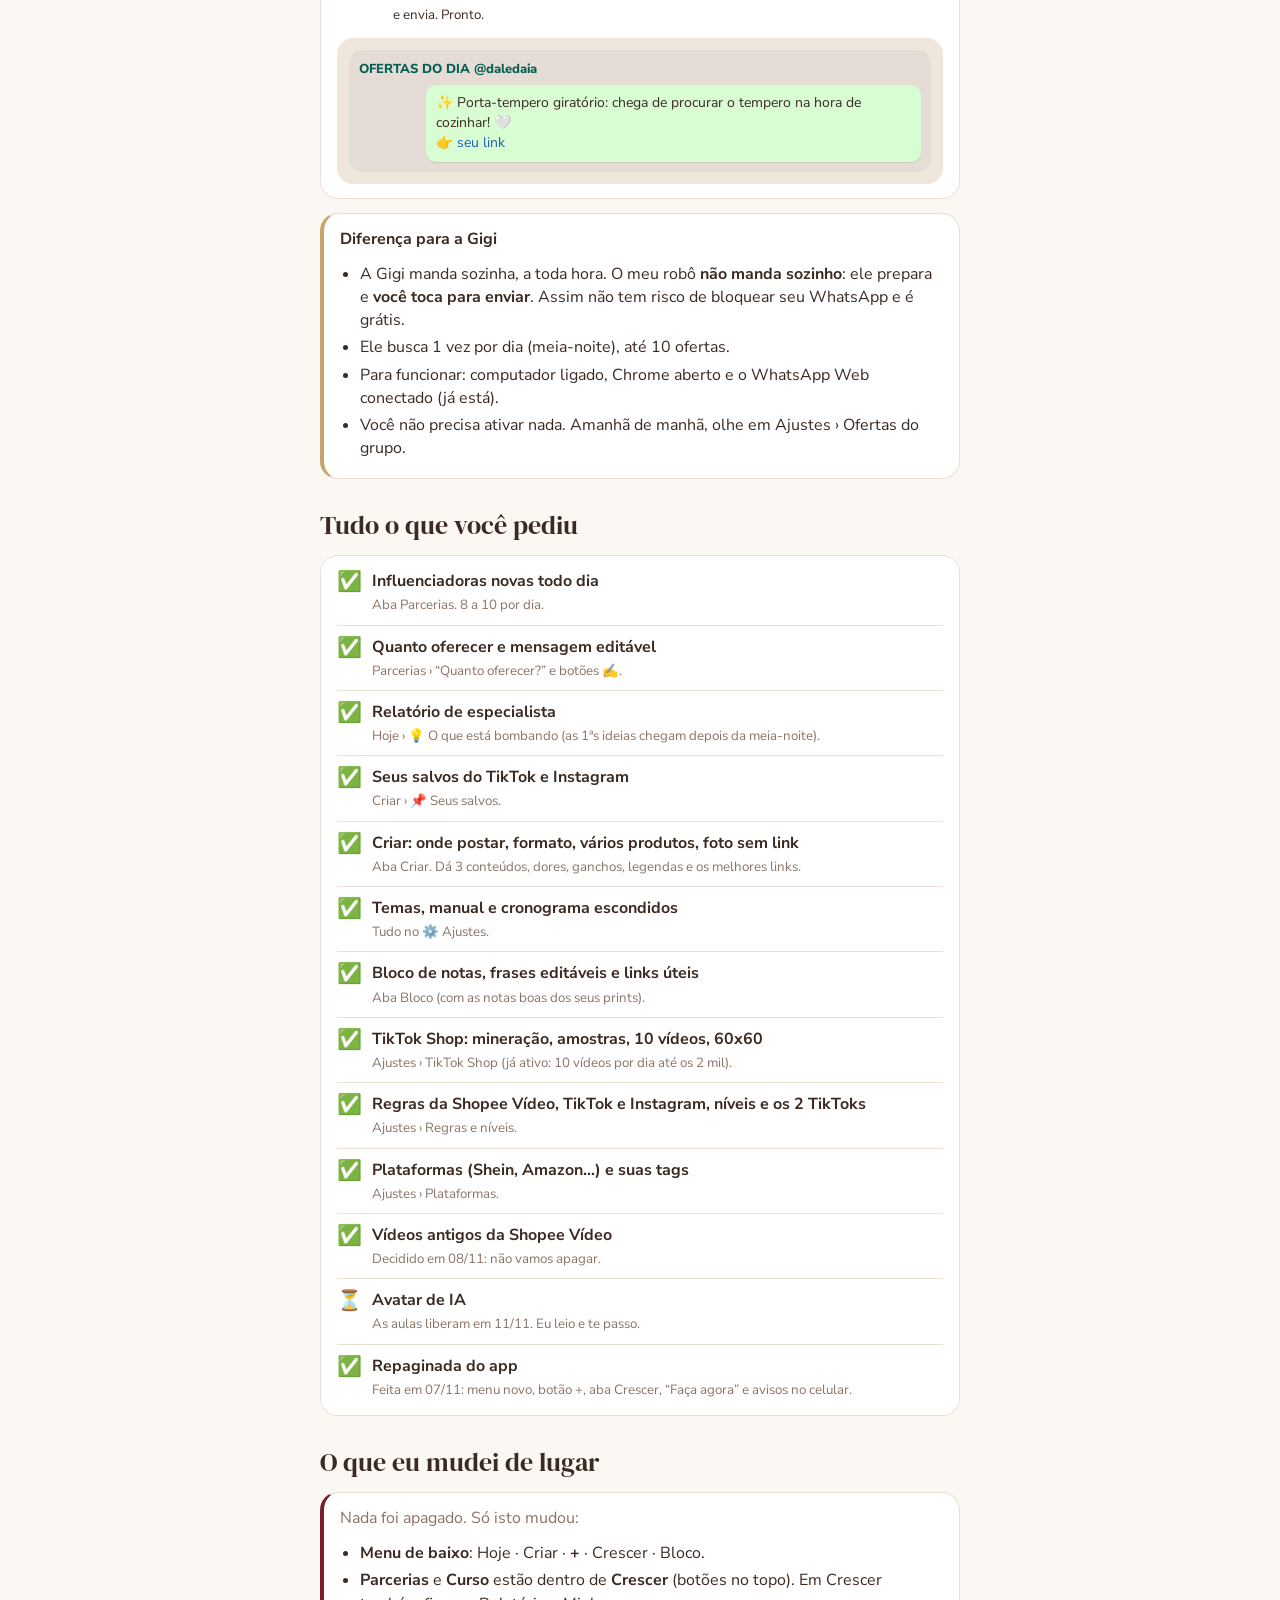
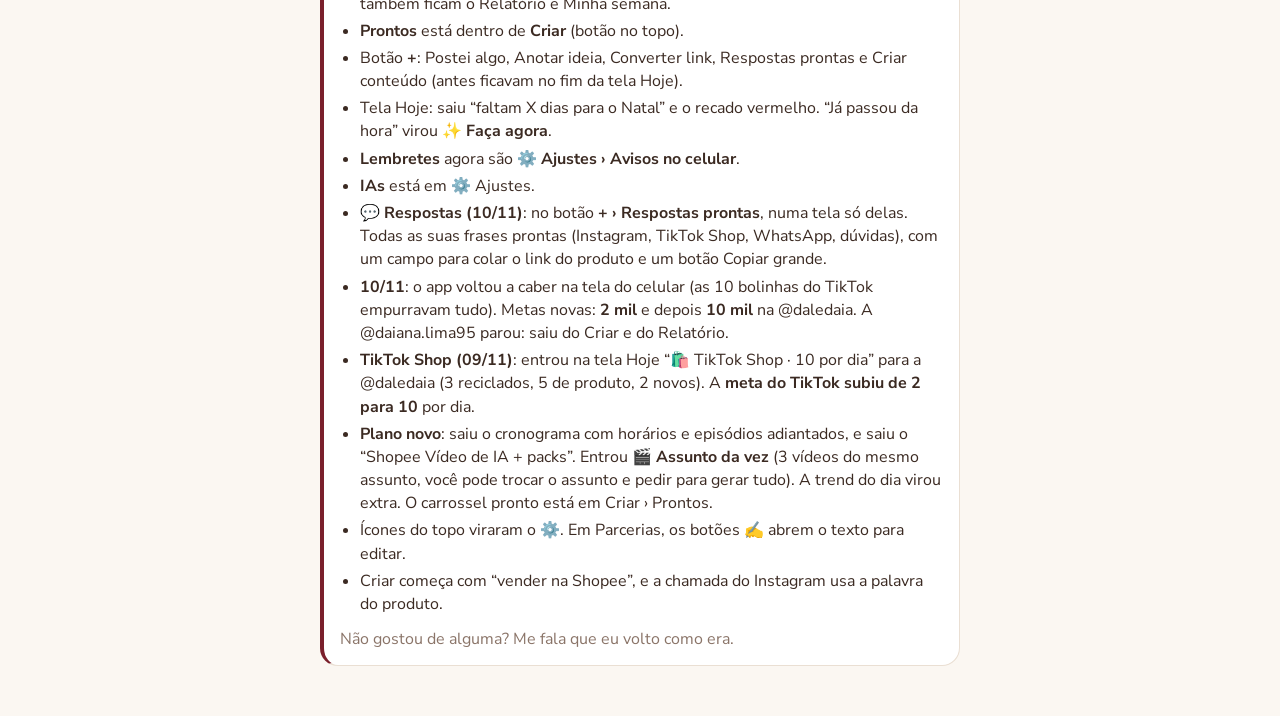
==== commit e2fc9958: "App v39: Respostas so pelo botao + (sai do menu de baixo) Co-Authored-By: Claude Opus 5.5 <noreply@a" ====
--- a/como-esta.html
+++ b/como-esta.html
@@ -106,7 +106,7 @@
       <li>Tela Hoje: saiu “faltam X dias para o Natal” e o recado vermelho. “Já passou da hora” virou <b>✨ Faça agora</b>.</li>
       <li><b>Lembretes</b> agora são <b>⚙️ Ajustes › Avisos no celular</b>.</li>
       <li><b>IAs</b> está em ⚙️ Ajustes.</li>
-      <li><b>💬 Respostas (10/11)</b>: aba nova no menu de baixo, do lado do Hoje. Todas as suas frases prontas (Instagram, TikTok Shop, WhatsApp, dúvidas), com um campo para colar o link do produto e um botão Copiar grande.</li>
+      <li><b>💬 Respostas (10/11)</b>: no botão <b>+ › Respostas prontas</b>, numa tela só delas. Todas as suas frases prontas (Instagram, TikTok Shop, WhatsApp, dúvidas), com um campo para colar o link do produto e um botão Copiar grande.</li>
       <li><b>10/11</b>: o app voltou a caber na tela do celular (as 10 bolinhas do TikTok empurravam tudo). Metas novas: <b>2 mil</b> e depois <b>10 mil</b> na @daledaia. A @daiana.lima95 parou: saiu do Criar e do Relatório.</li>
       <li><b>TikTok Shop (09/11)</b>: entrou na tela Hoje “🛍️ TikTok Shop · 10 por dia” para a @daledaia (3 reciclados, 5 de produto, 2 novos). A <b>meta do TikTok subiu de 2 para 10</b> por dia.</li>
       <li><b>Plano novo</b>: saiu o cronograma com horários e episódios adiantados, e saiu o “Shopee Vídeo de IA + packs”. Entrou <b>🎬 Assunto da vez</b> (3 vídeos do mesmo assunto, você pode trocar o assunto e pedir para gerar tudo). A trend do dia virou extra. O carrossel pronto está em Criar › Prontos.</li>
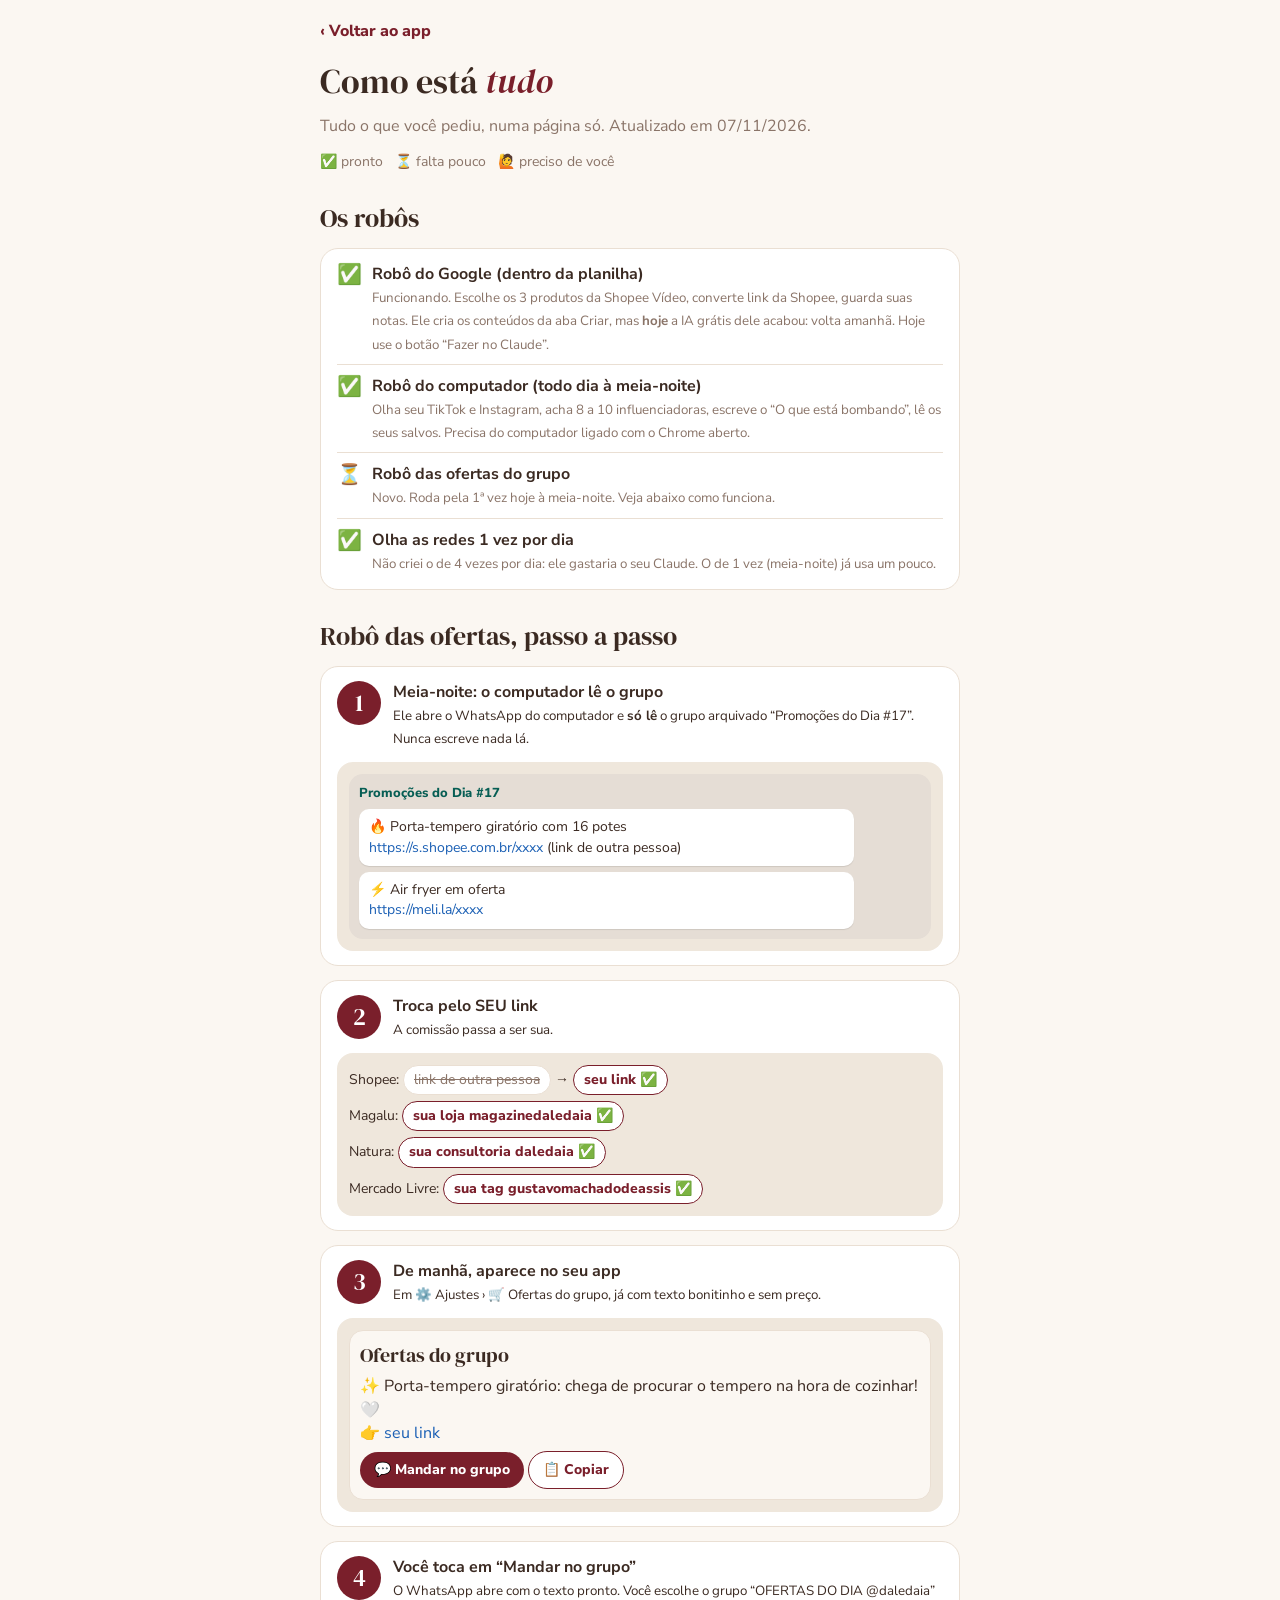
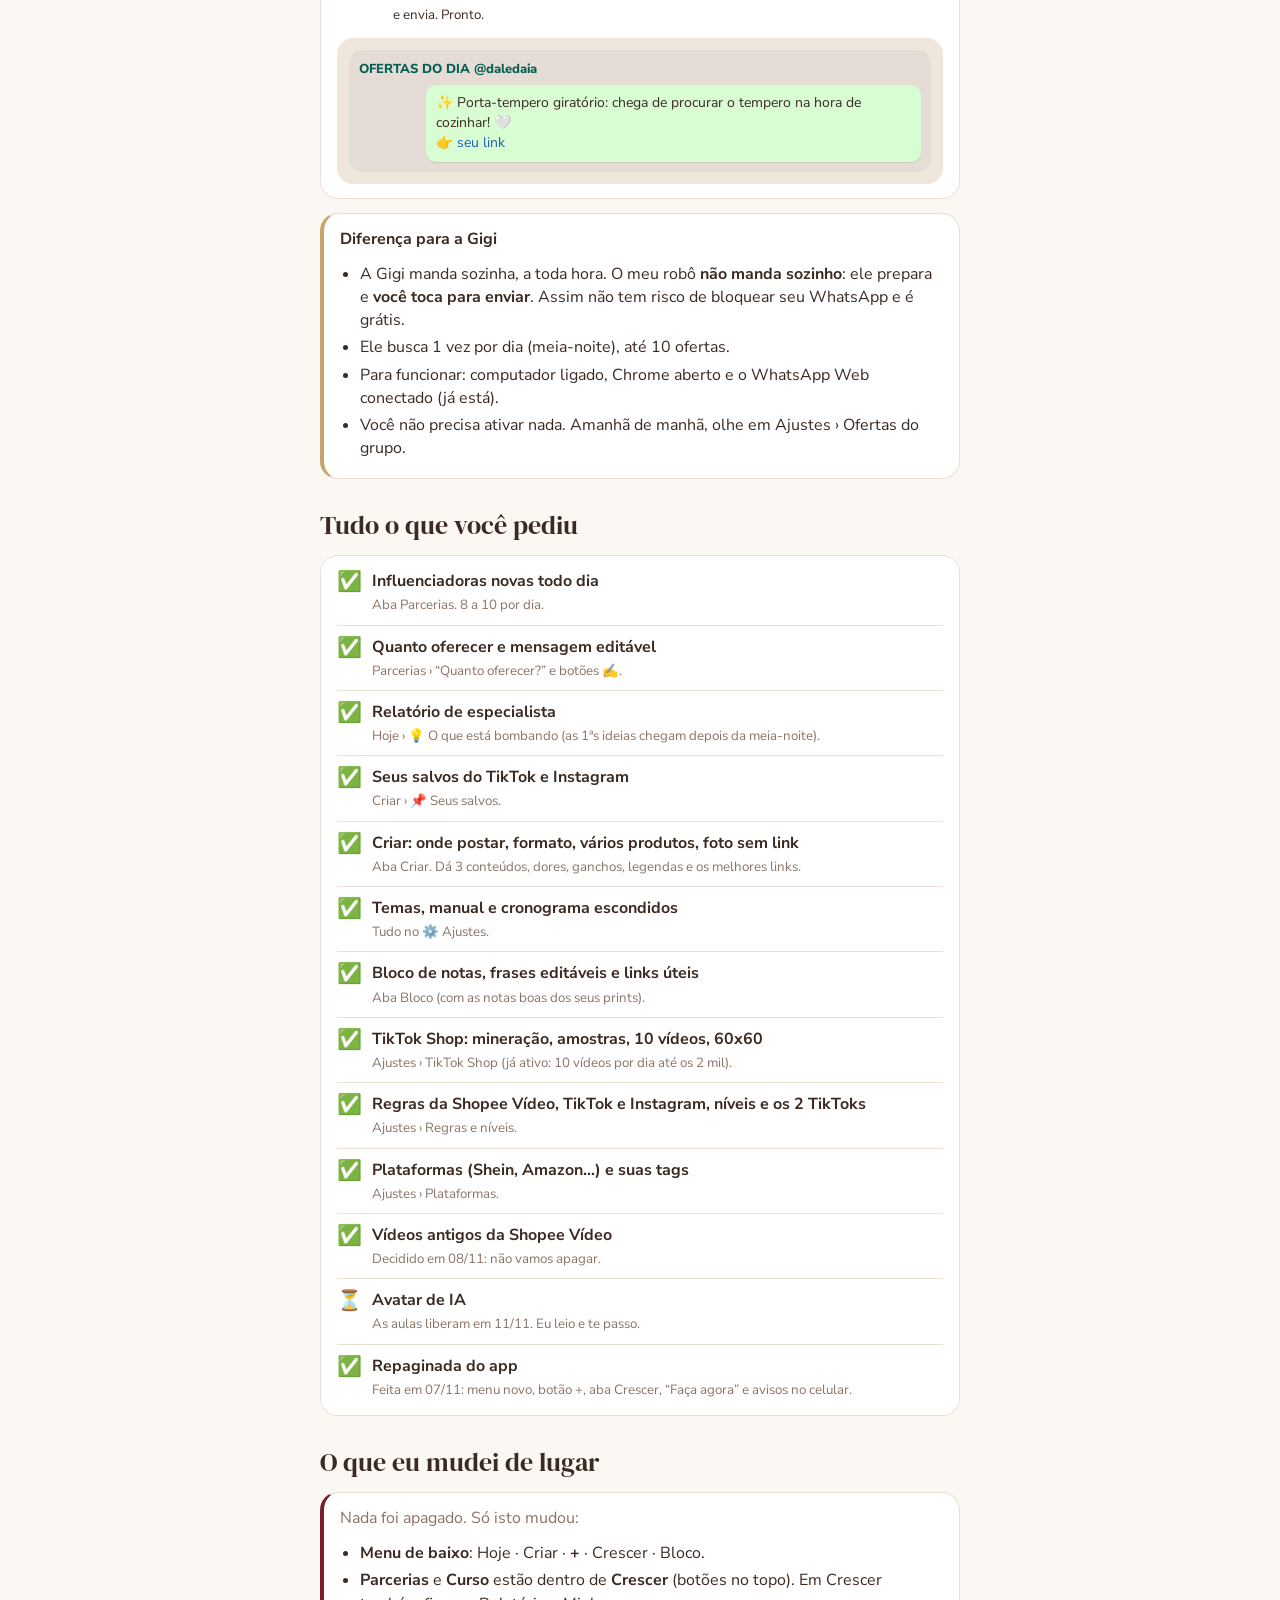
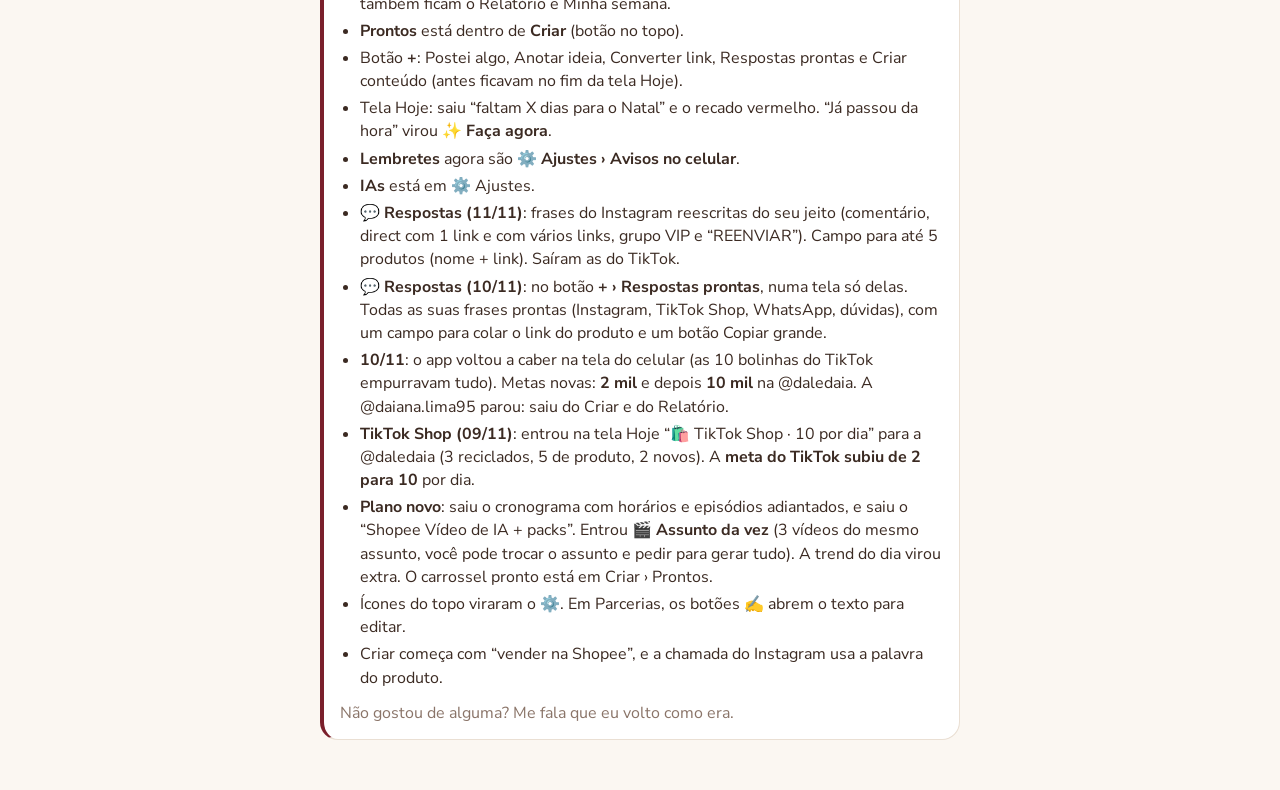
==== commit 4f321bb9: "App v40: respostas do Instagram reescritas pela Daia - Comentario (3 opcoes + nao achou a mensagem)," ====
--- a/como-esta.html
+++ b/como-esta.html
@@ -106,6 +106,7 @@
       <li>Tela Hoje: saiu “faltam X dias para o Natal” e o recado vermelho. “Já passou da hora” virou <b>✨ Faça agora</b>.</li>
       <li><b>Lembretes</b> agora são <b>⚙️ Ajustes › Avisos no celular</b>.</li>
       <li><b>IAs</b> está em ⚙️ Ajustes.</li>
+      <li><b>💬 Respostas (11/11)</b>: frases do Instagram reescritas do seu jeito (comentário, direct com 1 link e com vários links, grupo VIP e “REENVIAR”). Campo para até 5 produtos (nome + link). Saíram as do TikTok.</li>
       <li><b>💬 Respostas (10/11)</b>: no botão <b>+ › Respostas prontas</b>, numa tela só delas. Todas as suas frases prontas (Instagram, TikTok Shop, WhatsApp, dúvidas), com um campo para colar o link do produto e um botão Copiar grande.</li>
       <li><b>10/11</b>: o app voltou a caber na tela do celular (as 10 bolinhas do TikTok empurravam tudo). Metas novas: <b>2 mil</b> e depois <b>10 mil</b> na @daledaia. A @daiana.lima95 parou: saiu do Criar e do Relatório.</li>
       <li><b>TikTok Shop (09/11)</b>: entrou na tela Hoje “🛍️ TikTok Shop · 10 por dia” para a @daledaia (3 reciclados, 5 de produto, 2 novos). A <b>meta do TikTok subiu de 2 para 10</b> por dia.</li>
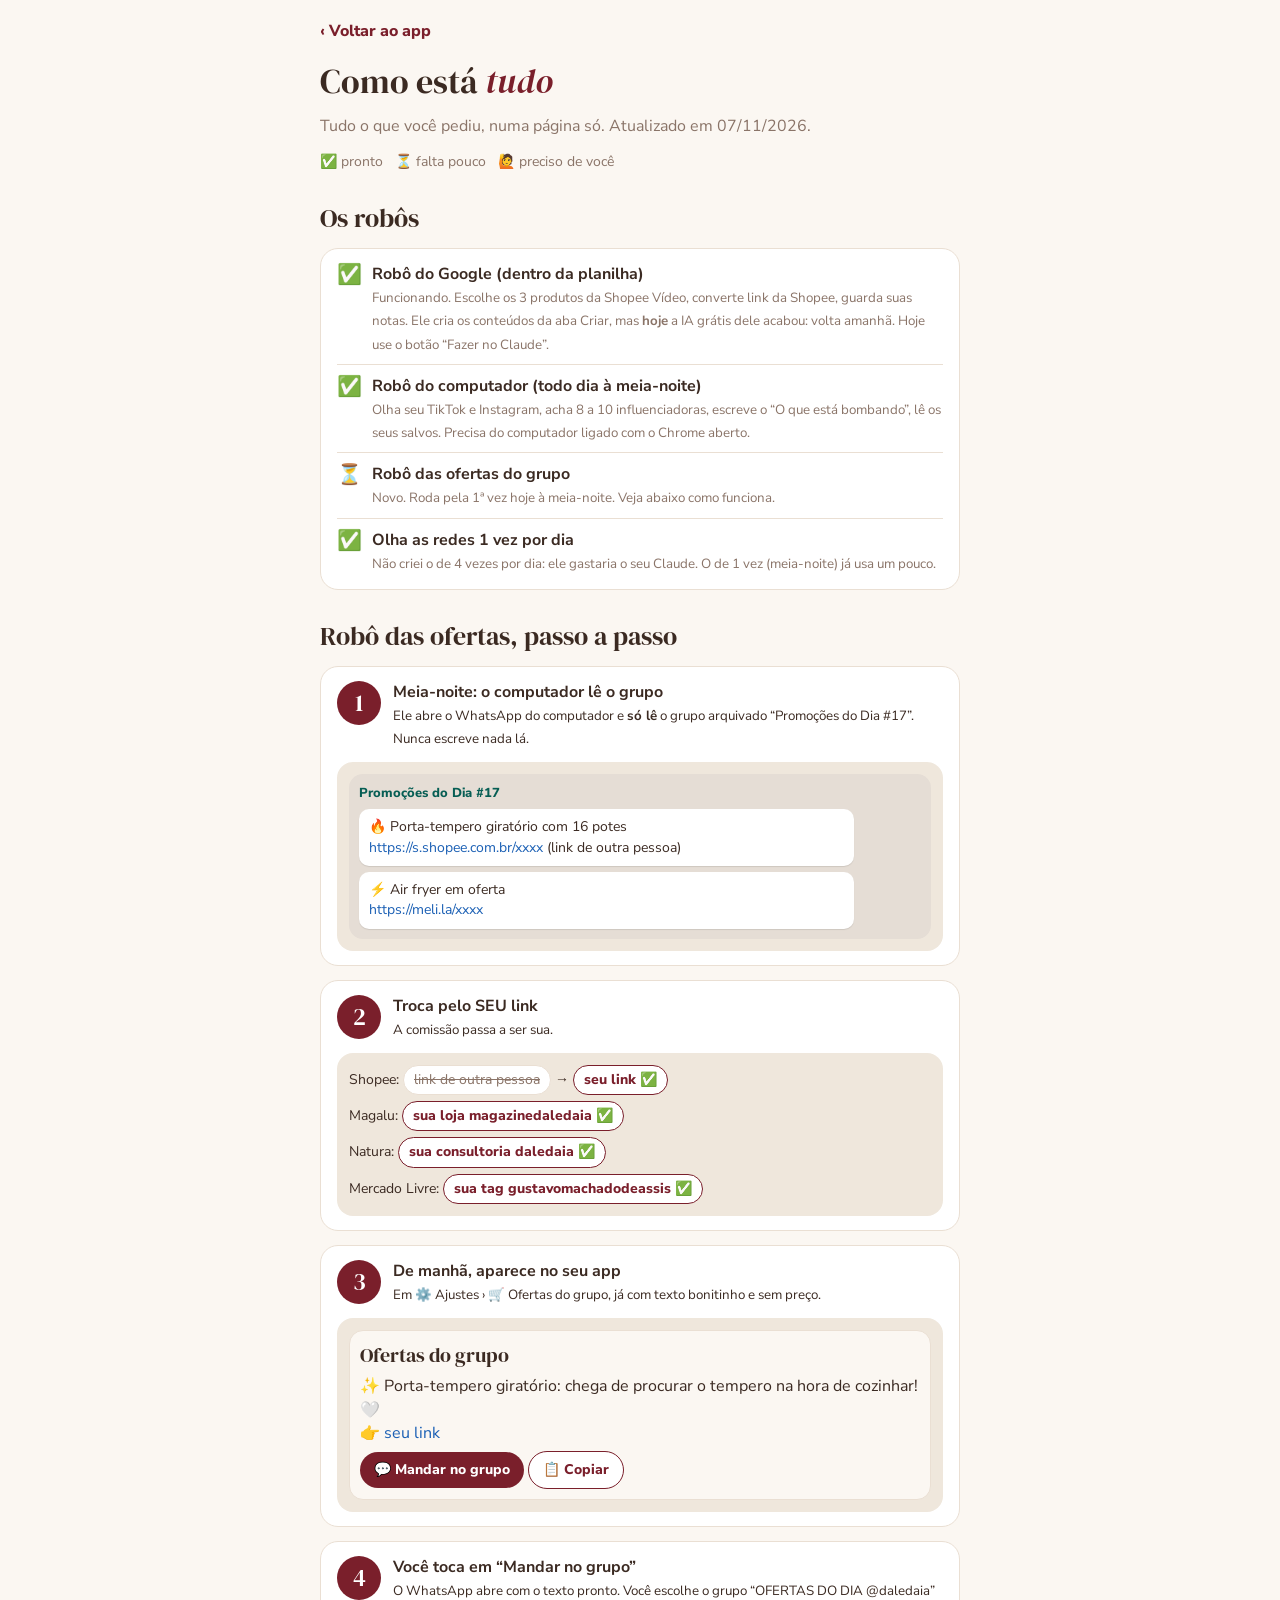
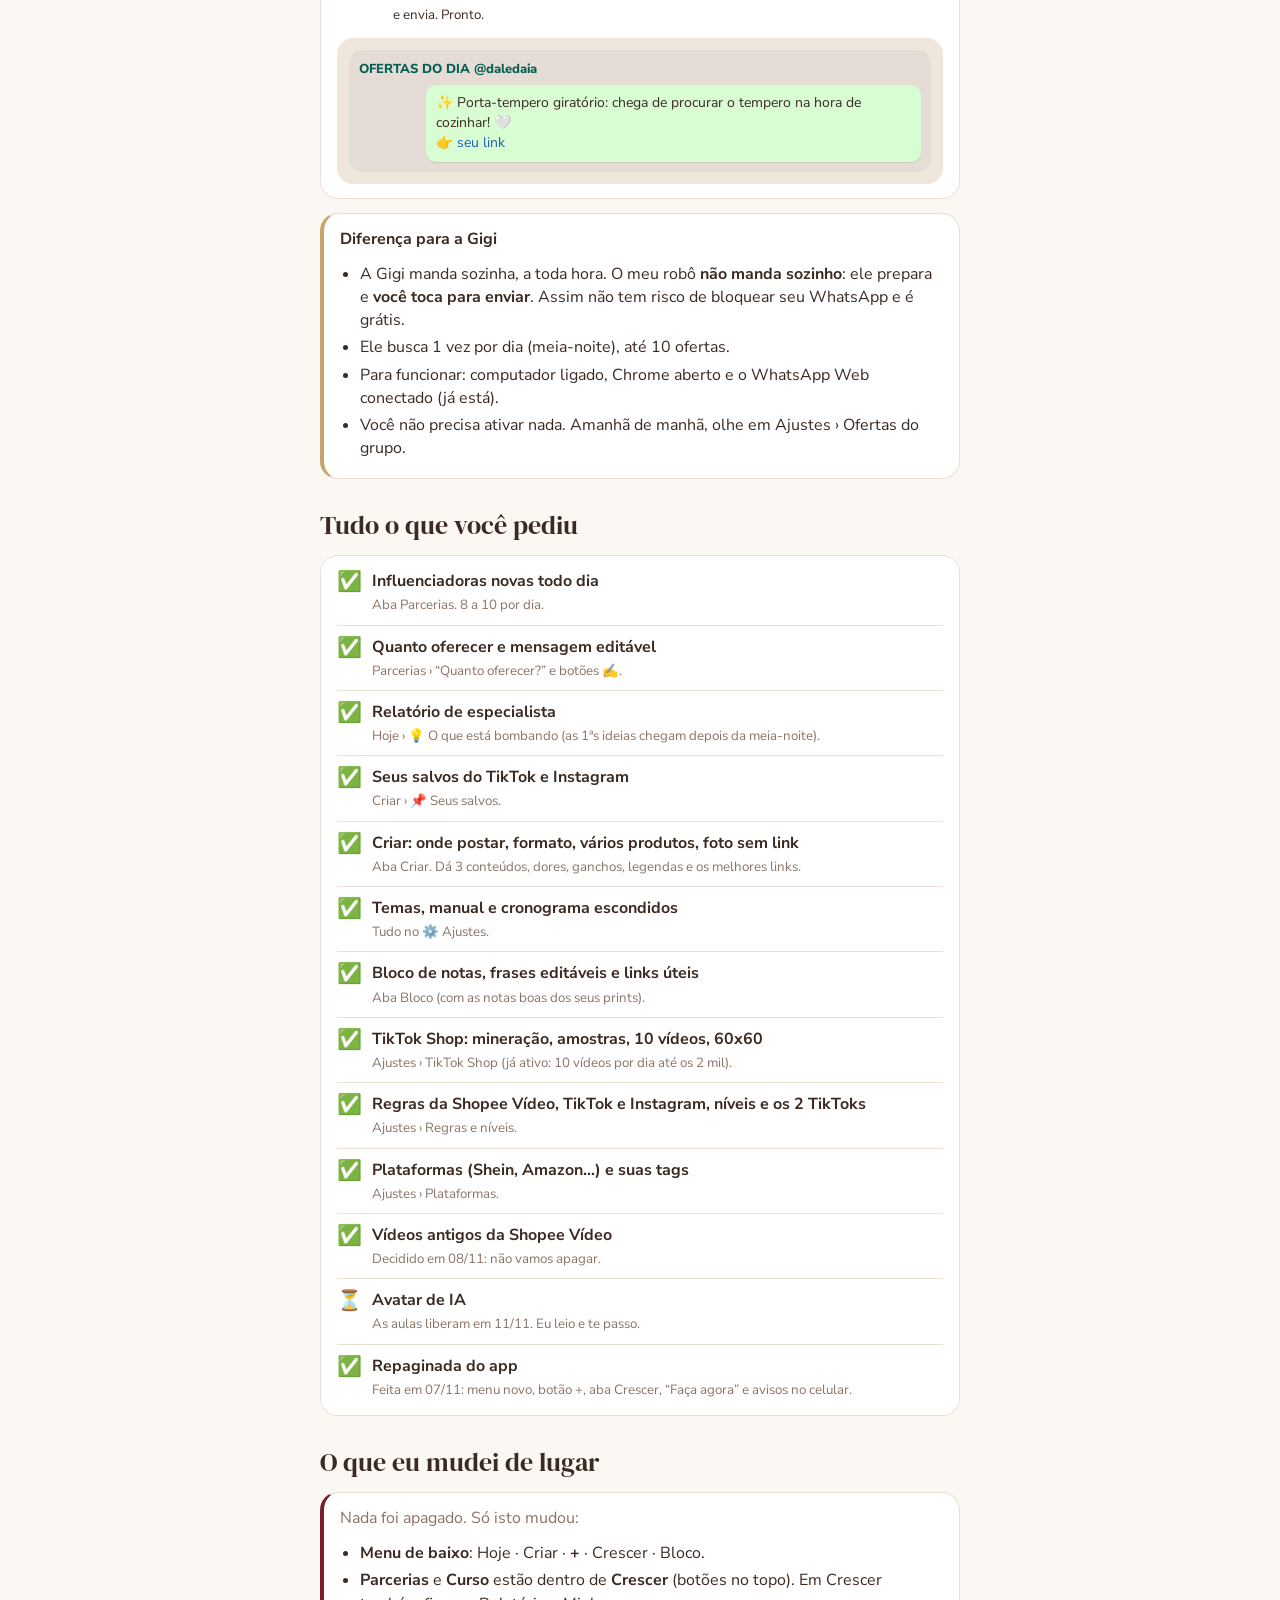
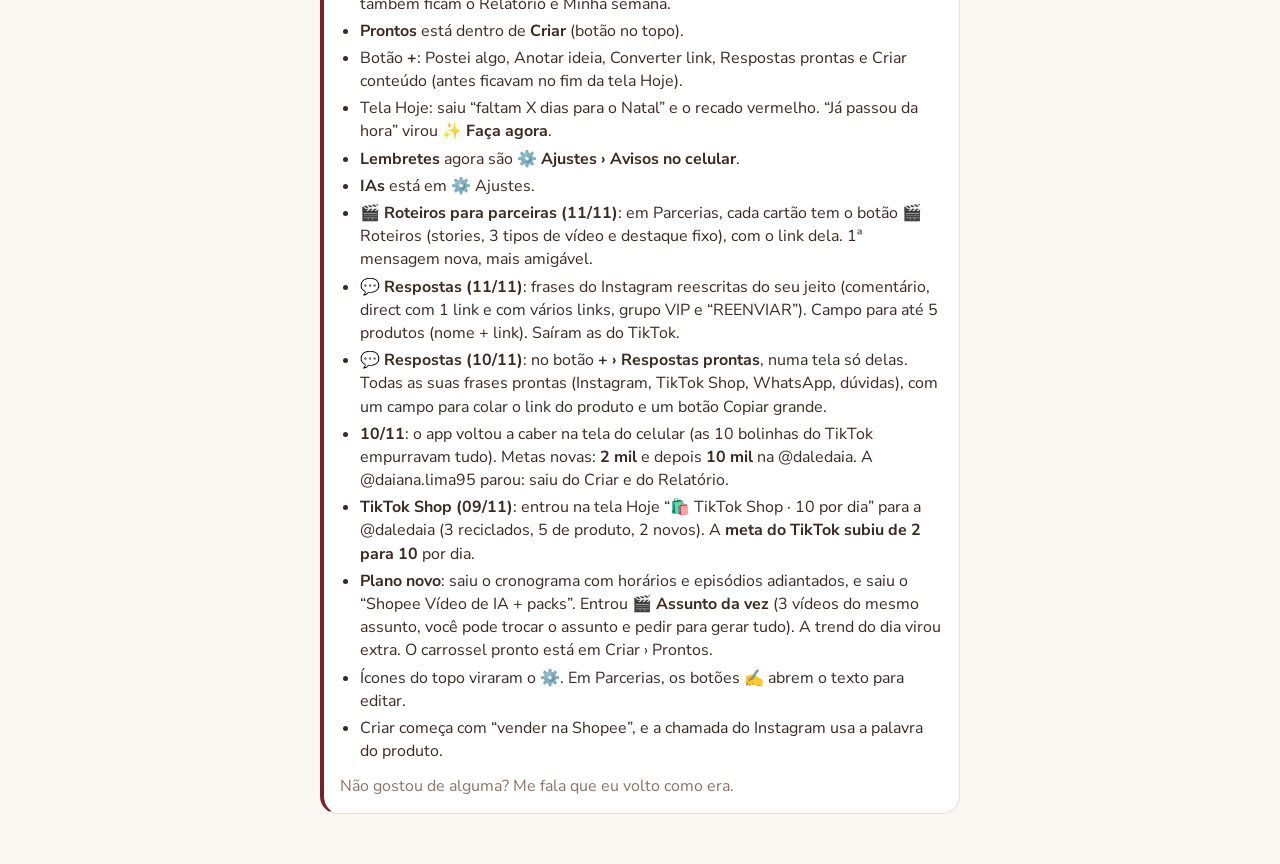
==== commit cddffe6a: "App v44: roteiros para a parceira divulgar o grupo VIP Botao Roteiros em cada parceira: 3 stories, v" ====
--- a/como-esta.html
+++ b/como-esta.html
@@ -106,6 +106,7 @@
       <li>Tela Hoje: saiu “faltam X dias para o Natal” e o recado vermelho. “Já passou da hora” virou <b>✨ Faça agora</b>.</li>
       <li><b>Lembretes</b> agora são <b>⚙️ Ajustes › Avisos no celular</b>.</li>
       <li><b>IAs</b> está em ⚙️ Ajustes.</li>
+      <li><b>🎬 Roteiros para parceiras (11/11)</b>: em Parcerias, cada cartão tem o botão 🎬 Roteiros (stories, 3 tipos de vídeo e destaque fixo), com o link dela. 1ª mensagem nova, mais amigável.</li>
       <li><b>💬 Respostas (11/11)</b>: frases do Instagram reescritas do seu jeito (comentário, direct com 1 link e com vários links, grupo VIP e “REENVIAR”). Campo para até 5 produtos (nome + link). Saíram as do TikTok.</li>
       <li><b>💬 Respostas (10/11)</b>: no botão <b>+ › Respostas prontas</b>, numa tela só delas. Todas as suas frases prontas (Instagram, TikTok Shop, WhatsApp, dúvidas), com um campo para colar o link do produto e um botão Copiar grande.</li>
       <li><b>10/11</b>: o app voltou a caber na tela do celular (as 10 bolinhas do TikTok empurravam tudo). Metas novas: <b>2 mil</b> e depois <b>10 mil</b> na @daledaia. A @daiana.lima95 parou: saiu do Criar e do Relatório.</li>
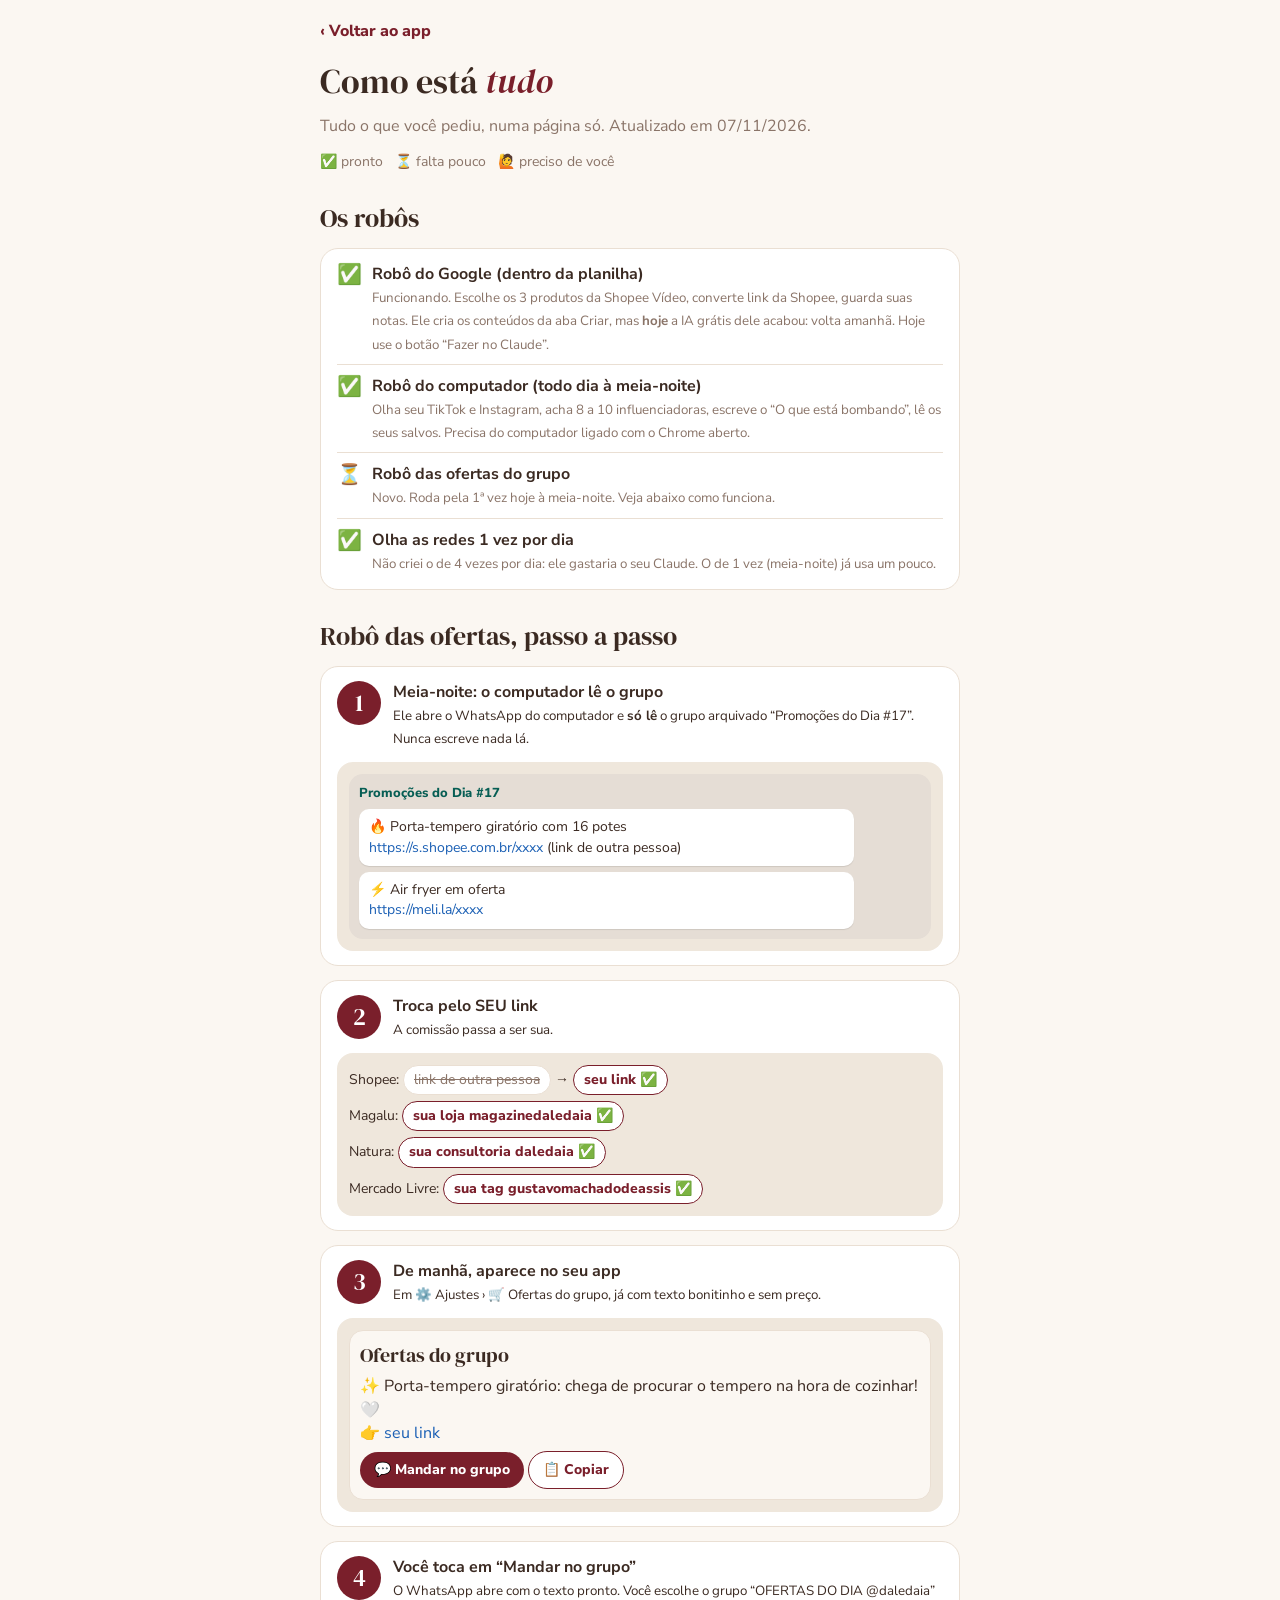
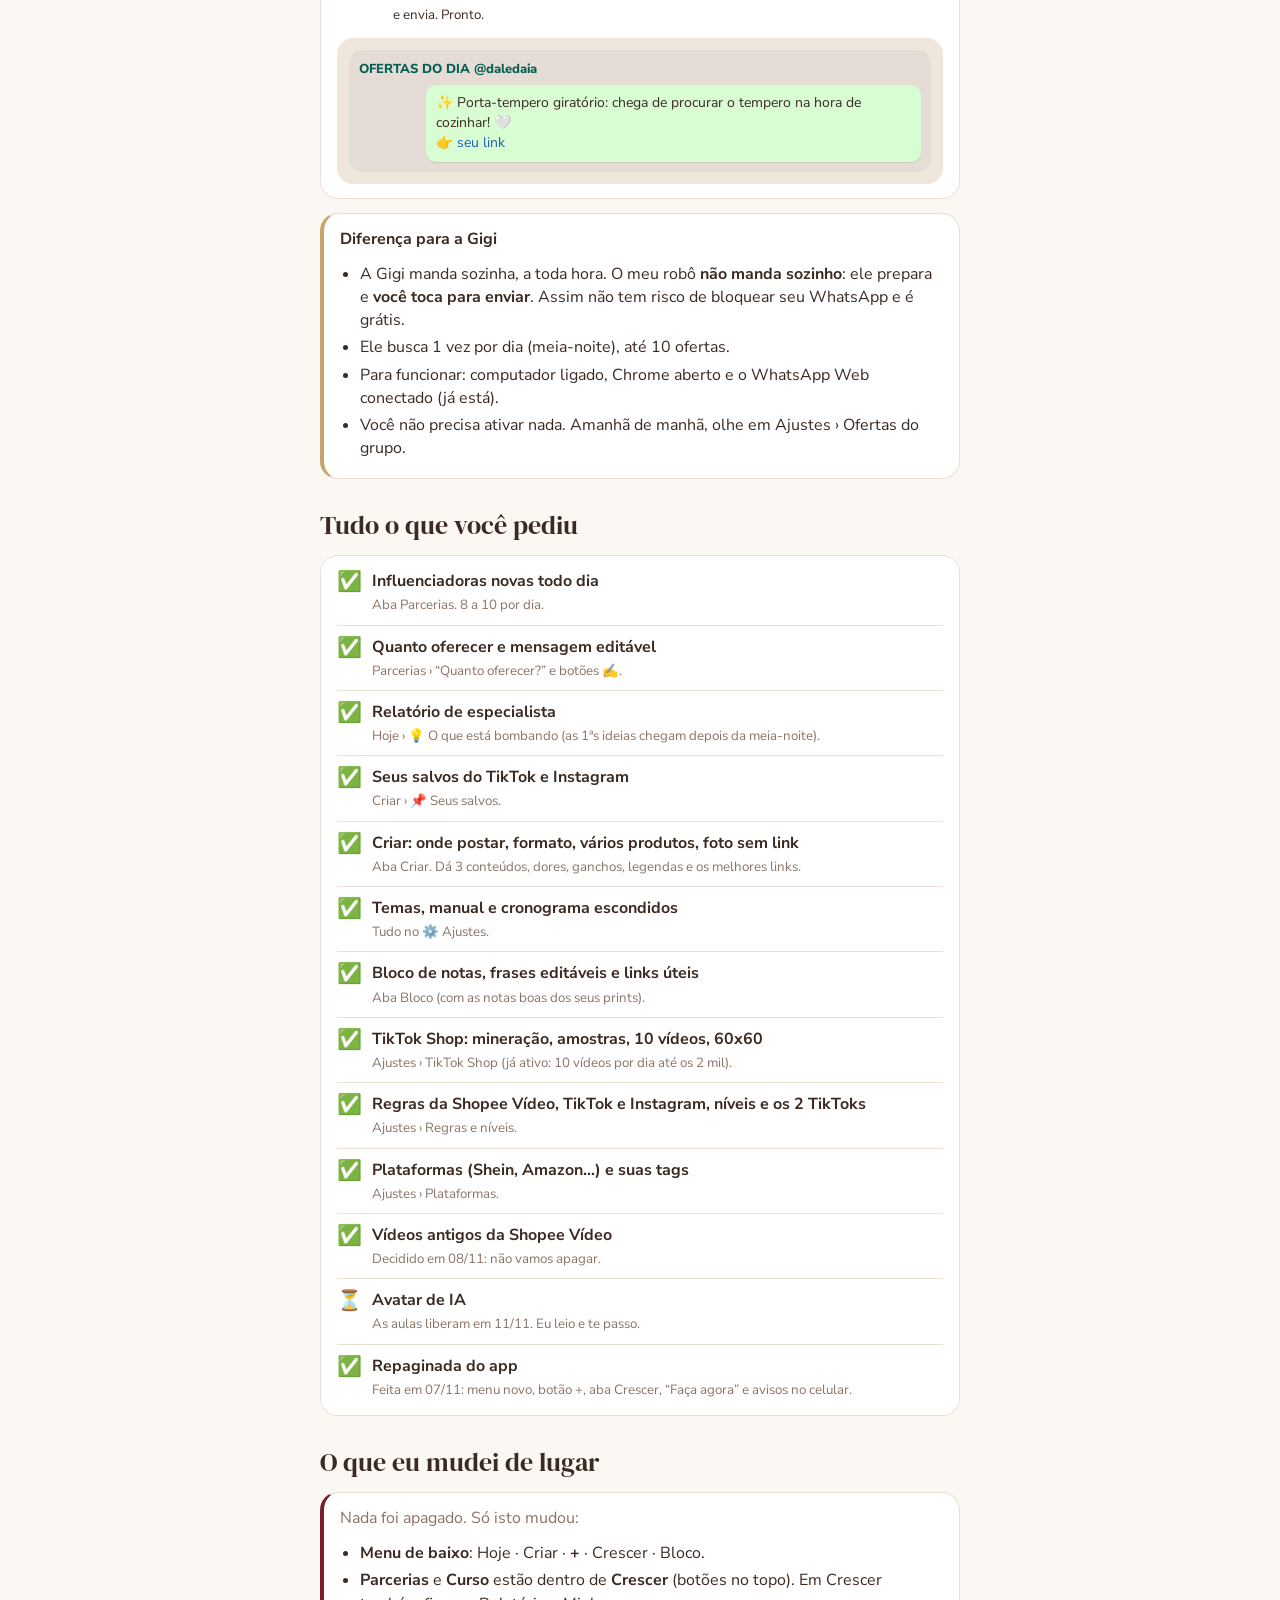
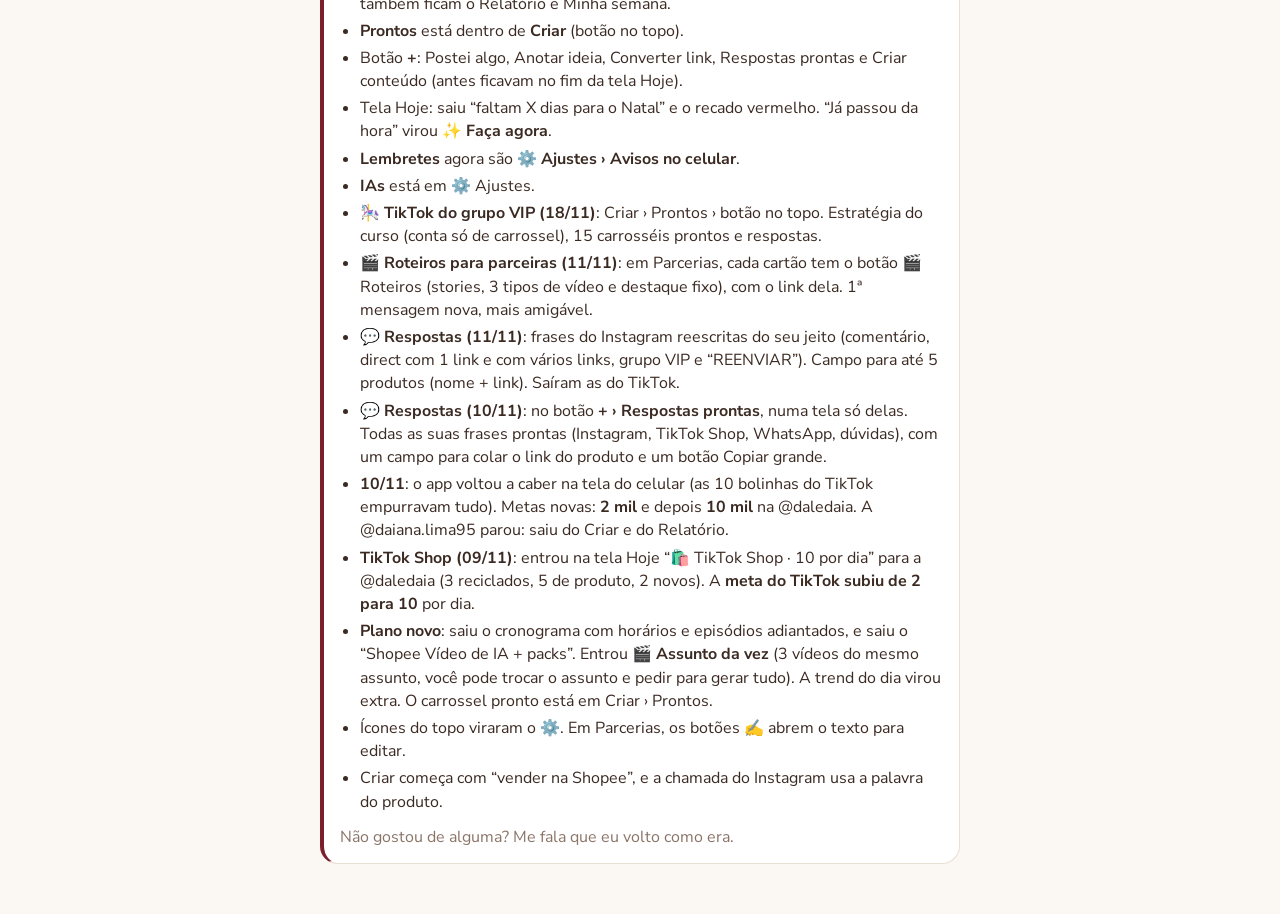
==== commit 58984d73: "App v46: TikTok do grupo VIP (carrosseis para levar gente ao grupo) Estrategia do curso (Estrategias" ====
--- a/como-esta.html
+++ b/como-esta.html
@@ -106,6 +106,7 @@
       <li>Tela Hoje: saiu “faltam X dias para o Natal” e o recado vermelho. “Já passou da hora” virou <b>✨ Faça agora</b>.</li>
       <li><b>Lembretes</b> agora são <b>⚙️ Ajustes › Avisos no celular</b>.</li>
       <li><b>IAs</b> está em ⚙️ Ajustes.</li>
+      <li><b>🎠 TikTok do grupo VIP (18/11)</b>: Criar › Prontos › botão no topo. Estratégia do curso (conta só de carrossel), 15 carrosséis prontos e respostas.</li>
       <li><b>🎬 Roteiros para parceiras (11/11)</b>: em Parcerias, cada cartão tem o botão 🎬 Roteiros (stories, 3 tipos de vídeo e destaque fixo), com o link dela. 1ª mensagem nova, mais amigável.</li>
       <li><b>💬 Respostas (11/11)</b>: frases do Instagram reescritas do seu jeito (comentário, direct com 1 link e com vários links, grupo VIP e “REENVIAR”). Campo para até 5 produtos (nome + link). Saíram as do TikTok.</li>
       <li><b>💬 Respostas (10/11)</b>: no botão <b>+ › Respostas prontas</b>, numa tela só delas. Todas as suas frases prontas (Instagram, TikTok Shop, WhatsApp, dúvidas), com um campo para colar o link do produto e um botão Copiar grande.</li>
